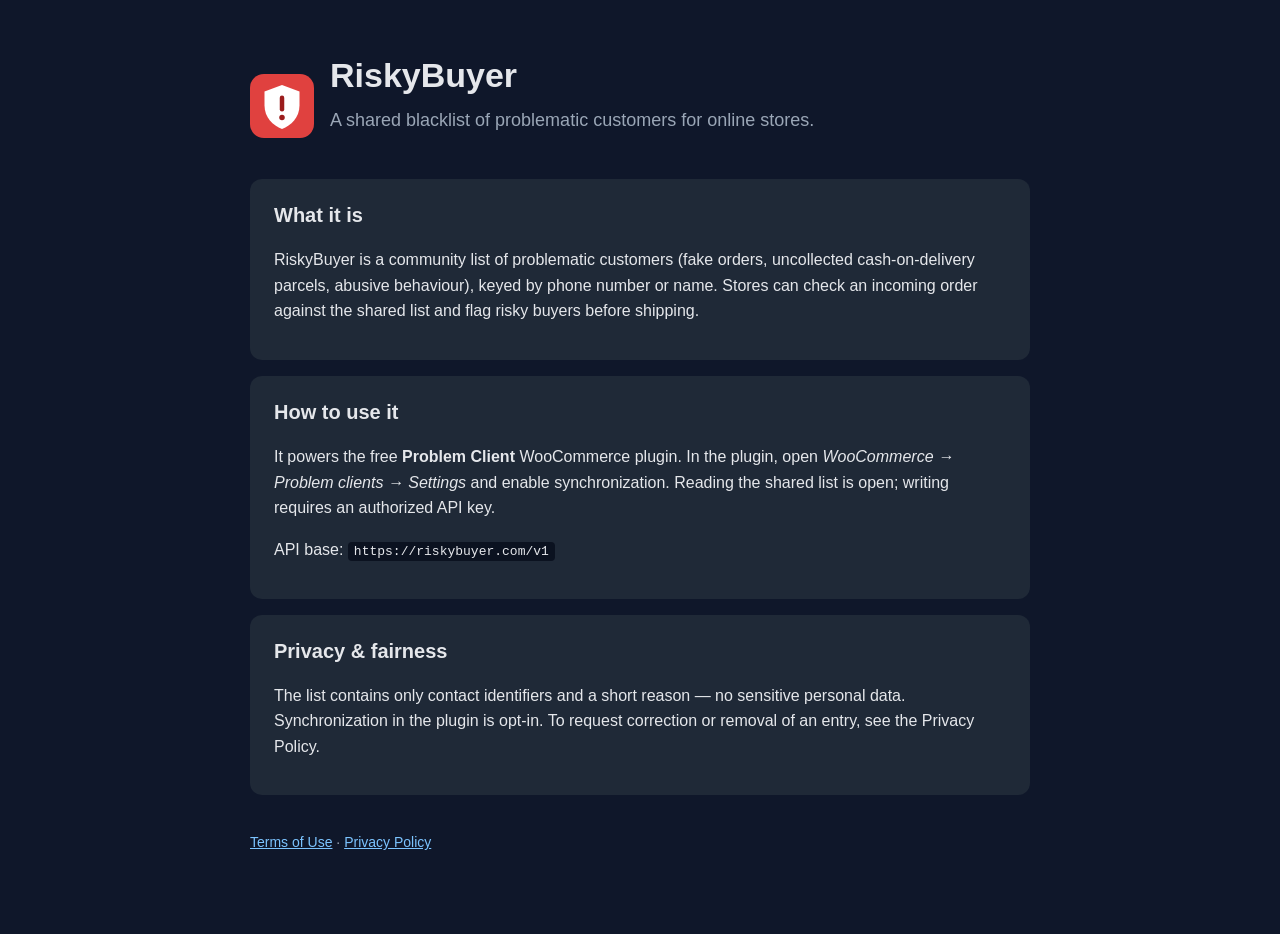
==== server/app/static/index.html @ dea38c6a "Phase 2: RiskyBuyer FastAPI server code + site + .distignore - server/: FastAPI app (open read GET /" ====
<!doctype html>
<html lang="en">
<head>
<meta charset="utf-8">
<meta name="viewport" content="width=device-width, initial-scale=1">
<title>RiskyBuyer — shared blacklist for online stores</title>
<style>
  :root { --bg:#0f172a; --card:#1f2937; --red:#e0413f; --muted:#9aa6b6; }
  * { box-sizing:border-box; }
  body { margin:0; font-family:-apple-system,Segoe UI,Roboto,Helvetica,Arial,sans-serif; background:var(--bg); color:#e5e7eb; line-height:1.6; }
  .wrap { max-width:820px; margin:0 auto; padding:48px 20px 80px; }
  header { display:flex; align-items:center; gap:16px; margin-bottom:8px; }
  .logo { width:64px; height:64px; flex:0 0 auto; }
  h1 { font-size:34px; margin:0; }
  .lead { color:var(--muted); font-size:18px; margin:4px 0 28px; }
  .card { background:var(--card); border-radius:12px; padding:20px 24px; margin:16px 0; }
  h2 { margin:0 0 8px; font-size:20px; }
  code { background:#0b1220; padding:2px 6px; border-radius:4px; }
  a { color:#7cc4ff; }
  footer { margin-top:36px; color:var(--muted); font-size:14px; }
</style>
</head>
<body>
<div class="wrap">
  <header>
    <svg class="logo" viewBox="0 0 256 256" xmlns="http://www.w3.org/2000/svg">
      <rect width="256" height="256" rx="56" fill="#e0413f"/>
      <path d="M128 44 L198 70 V126 C198 174 164 206 128 220 C92 206 58 174 58 126 V70 Z" fill="#fff"/>
      <rect x="119" y="86" width="18" height="64" rx="9" fill="#9b1c1c"/>
      <circle cx="128" cy="174" r="11" fill="#9b1c1c"/>
    </svg>
    <div>
      <h1>RiskyBuyer</h1>
      <div class="lead">A shared blacklist of problematic customers for online stores.</div>
    </div>
  </header>

  <div class="card">
    <h2>What it is</h2>
    <p>RiskyBuyer is a community list of problematic customers (fake orders,
    uncollected cash-on-delivery parcels, abusive behaviour), keyed by phone
    number or name. Stores can check an incoming order against the shared list
    and flag risky buyers before shipping.</p>
  </div>

  <div class="card">
    <h2>How to use it</h2>
    <p>It powers the free <strong>Problem Client</strong> WooCommerce plugin.
    In the plugin, open <em>WooCommerce → Problem clients → Settings</em> and
    enable synchronization. Reading the shared list is open; writing requires an
    authorized API key.</p>
    <p>API base: <code>https://riskybuyer.com/v1</code></p>
  </div>

  <div class="card">
    <h2>Privacy &amp; fairness</h2>
    <p>The list contains only contact identifiers and a short reason — no
    sensitive personal data. Synchronization in the plugin is opt-in. To request
    correction or removal of an entry, see the Privacy Policy.</p>
  </div>

  <footer>
    <a href="/terms">Terms of Use</a> · <a href="/privacy">Privacy Policy</a>
  </footer>
</div>
</body>
</html>
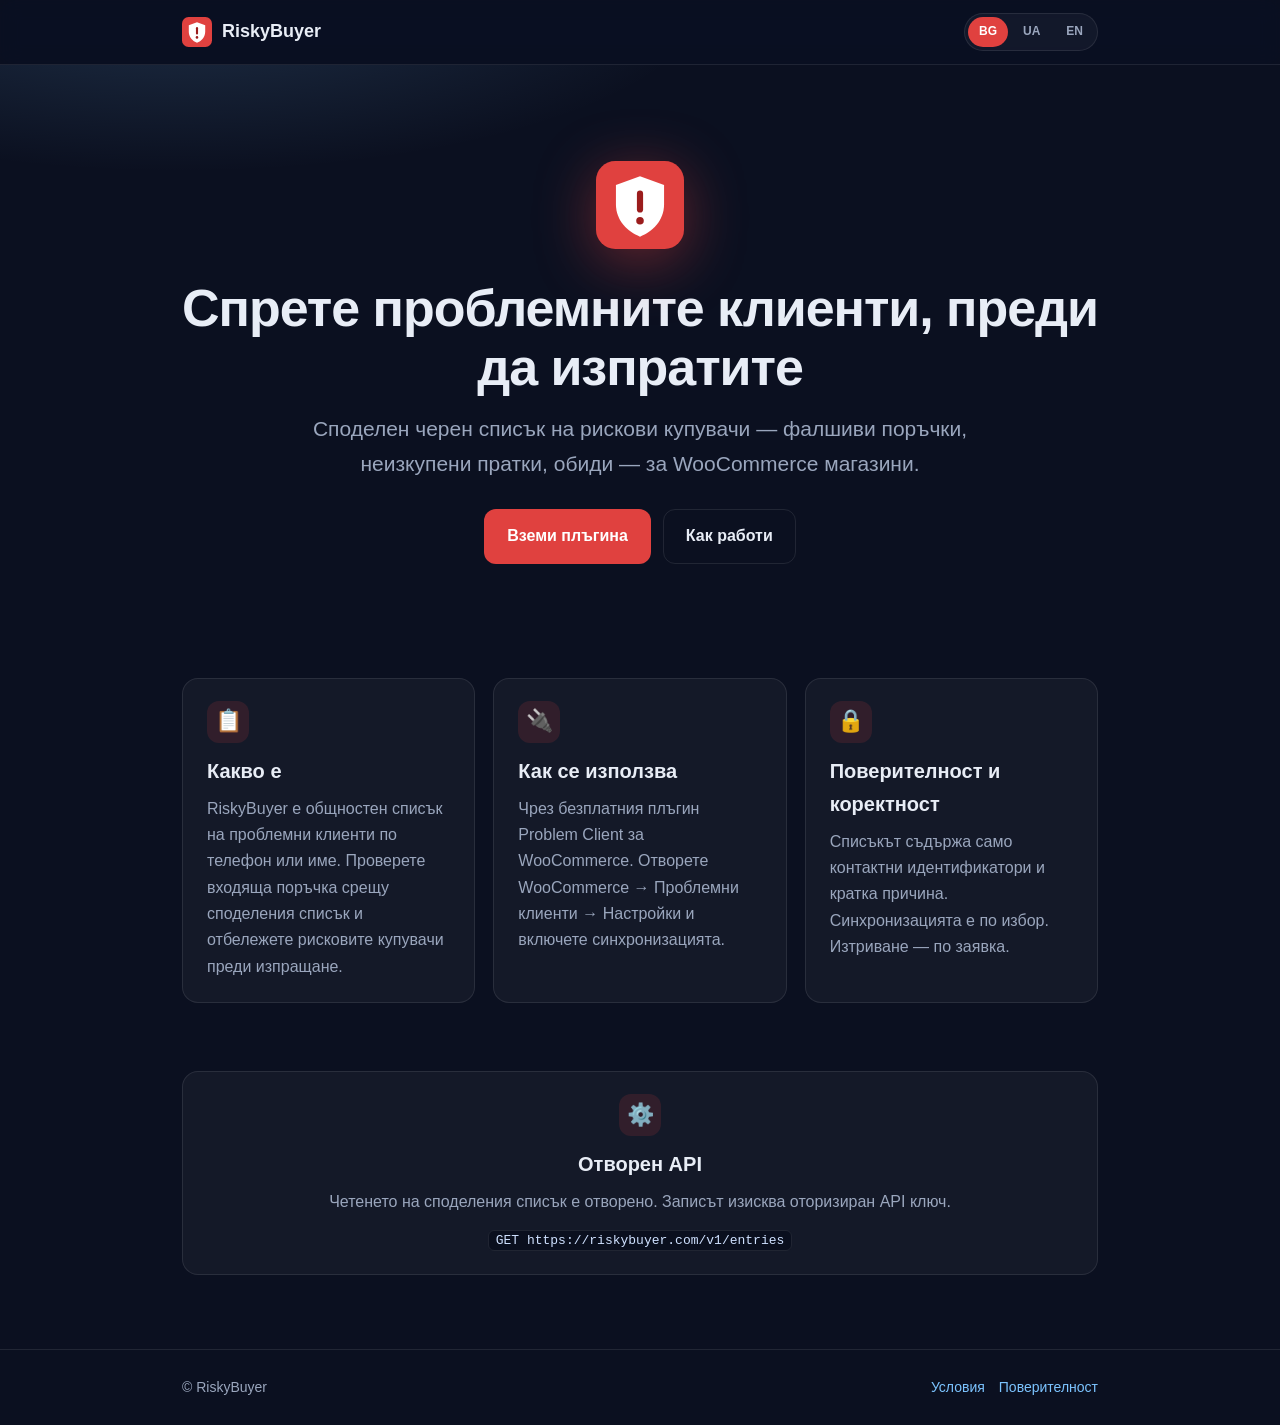
==== commit 05f59f88: "Site: tri-lingual (bg/ua/en, bg default) landing with modern animated design Client-side i18n with a" ====
--- a/server/app/static/index.html
+++ b/server/app/static/index.html
@@ -1,67 +1,159 @@
 <!doctype html>
-<html lang="en">
+<html lang="bg">
 <head>
 <meta charset="utf-8">
 <meta name="viewport" content="width=device-width, initial-scale=1">
-<title>RiskyBuyer — shared blacklist for online stores</title>
+<title>RiskyBuyer</title>
 <style>
-  :root { --bg:#0f172a; --card:#1f2937; --red:#e0413f; --muted:#9aa6b6; }
-  * { box-sizing:border-box; }
-  body { margin:0; font-family:-apple-system,Segoe UI,Roboto,Helvetica,Arial,sans-serif; background:var(--bg); color:#e5e7eb; line-height:1.6; }
-  .wrap { max-width:820px; margin:0 auto; padding:48px 20px 80px; }
-  header { display:flex; align-items:center; gap:16px; margin-bottom:8px; }
-  .logo { width:64px; height:64px; flex:0 0 auto; }
-  h1 { font-size:34px; margin:0; }
-  .lead { color:var(--muted); font-size:18px; margin:4px 0 28px; }
-  .card { background:var(--card); border-radius:12px; padding:20px 24px; margin:16px 0; }
-  h2 { margin:0 0 8px; font-size:20px; }
-  code { background:#0b1220; padding:2px 6px; border-radius:4px; }
-  a { color:#7cc4ff; }
-  footer { margin-top:36px; color:var(--muted); font-size:14px; }
+  :root{
+    --bg:#0b1020; --bg2:#0f172a; --card:rgba(255,255,255,.04); --line:rgba(255,255,255,.09);
+    --red:#e0413f; --red2:#9b1c1c; --text:#e8edf6; --muted:#9aa6bd; --accent:#7cc4ff;
+  }
+  *{box-sizing:border-box}
+  html{scroll-behavior:smooth}
+  body{margin:0;background:var(--bg);color:var(--text);font-family:-apple-system,Segoe UI,Roboto,Helvetica,Arial,sans-serif;line-height:1.65;-webkit-font-smoothing:antialiased}
+  a{color:var(--accent);text-decoration:none}
+  .wrap{max-width:960px;margin:0 auto;padding:0 22px}
+
+  /* header */
+  header{position:sticky;top:0;z-index:20;backdrop-filter:saturate(140%) blur(10px);background:rgba(11,16,32,.6);border-bottom:1px solid var(--line)}
+  .bar{display:flex;align-items:center;gap:14px;height:64px}
+  .brand{display:flex;align-items:center;gap:10px;font-weight:800;font-size:18px}
+  .brand svg{width:30px;height:30px}
+  .spacer{flex:1}
+  .langs{display:flex;gap:4px;background:var(--card);border:1px solid var(--line);border-radius:999px;padding:3px}
+  .langs button{all:unset;cursor:pointer;font-size:12px;font-weight:700;color:var(--muted);padding:5px 11px;border-radius:999px;transition:.2s}
+  .langs button.active{background:var(--red);color:#fff}
+  .langs button:hover{color:#fff}
+
+  /* hero */
+  .hero{position:relative;overflow:hidden;padding:96px 0 80px;text-align:center}
+  .hero::before{content:"";position:absolute;inset:-40% -10% auto -10%;height:520px;
+    background:radial-gradient(60% 60% at 50% 0,rgba(224,65,63,.35),transparent 70%),
+               radial-gradient(50% 50% at 20% 30%,rgba(124,196,255,.18),transparent 70%);
+    animation:float 12s ease-in-out infinite;z-index:0}
+  @keyframes float{0%,100%{transform:translateY(0)}50%{transform:translateY(26px)}}
+  .hero .wrap{position:relative;z-index:1}
+  .shield{width:88px;height:88px;margin:0 auto 22px;filter:drop-shadow(0 12px 30px rgba(224,65,63,.45));animation:pop .7s cubic-bezier(.2,.8,.2,1) both}
+  @keyframes pop{from{transform:scale(.6);opacity:0}to{transform:scale(1);opacity:1}}
+  h1{font-size:clamp(30px,5vw,52px);line-height:1.12;margin:0 0 16px;font-weight:850;letter-spacing:-.02em}
+  .lead{font-size:clamp(16px,2.2vw,21px);color:var(--muted);max-width:680px;margin:0 auto 28px}
+  .cta{display:inline-flex;gap:12px;flex-wrap:wrap;justify-content:center}
+  .btn{display:inline-block;padding:13px 22px;border-radius:12px;font-weight:700;transition:.2s;border:1px solid transparent}
+  .btn.primary{background:var(--red);color:#fff}
+  .btn.primary:hover{background:#ef5350;transform:translateY(-2px)}
+  .btn.ghost{border-color:var(--line);color:var(--text)}
+  .btn.ghost:hover{border-color:var(--accent);transform:translateY(-2px)}
+
+  /* sections */
+  section.block{padding:34px 0}
+  .grid{display:grid;grid-template-columns:repeat(auto-fit,minmax(250px,1fr));gap:18px}
+  .card{background:var(--card);border:1px solid var(--line);border-radius:16px;padding:22px 24px;
+    opacity:0;transform:translateY(26px);transition:opacity .6s ease,transform .6s ease}
+  .card.in{opacity:1;transform:none}
+  .card h2{margin:0 0 8px;font-size:20px}
+  .card p{margin:0;color:var(--muted)}
+  .ic{width:42px;height:42px;border-radius:12px;display:grid;place-items:center;background:rgba(224,65,63,.14);margin-bottom:12px;font-size:22px}
+  code{background:#0a0f1e;border:1px solid var(--line);padding:2px 7px;border-radius:6px;color:#cfe1ff}
+
+  footer{border-top:1px solid var(--line);margin-top:40px;padding:26px 0;color:var(--muted);font-size:14px}
+  footer .bar2{display:flex;flex-wrap:wrap;gap:14px;align-items:center}
 </style>
 </head>
 <body>
-<div class="wrap">
-  <header>
-    <svg class="logo" viewBox="0 0 256 256" xmlns="http://www.w3.org/2000/svg">
-      <rect width="256" height="256" rx="56" fill="#e0413f"/>
-      <path d="M128 44 L198 70 V126 C198 174 164 206 128 220 C92 206 58 174 58 126 V70 Z" fill="#fff"/>
-      <rect x="119" y="86" width="18" height="64" rx="9" fill="#9b1c1c"/>
-      <circle cx="128" cy="174" r="11" fill="#9b1c1c"/>
-    </svg>
-    <div>
-      <h1>RiskyBuyer</h1>
-      <div class="lead">A shared blacklist of problematic customers for online stores.</div>
+<header>
+  <div class="wrap bar">
+    <div class="brand">
+      <svg viewBox="0 0 256 256" xmlns="http://www.w3.org/2000/svg"><rect width="256" height="256" rx="56" fill="#e0413f"/><path d="M128 44 L198 70 V126 C198 174 164 206 128 220 C92 206 58 174 58 126 V70 Z" fill="#fff"/><rect x="119" y="86" width="18" height="64" rx="9" fill="#9b1c1c"/><circle cx="128" cy="174" r="11" fill="#9b1c1c"/></svg>
+      RiskyBuyer
     </div>
-  </header>
+    <div class="spacer"></div>
+    <div class="langs" id="langs">
+      <button data-lang="bg">BG</button>
+      <button data-lang="ua">UA</button>
+      <button data-lang="en">EN</button>
+    </div>
+  </div>
+</header>
 
-  <div class="card">
-    <h2>What it is</h2>
-    <p>RiskyBuyer is a community list of problematic customers (fake orders,
-    uncollected cash-on-delivery parcels, abusive behaviour), keyed by phone
-    number or name. Stores can check an incoming order against the shared list
-    and flag risky buyers before shipping.</p>
+<div class="hero">
+  <div class="wrap">
+    <svg class="shield" viewBox="0 0 256 256" xmlns="http://www.w3.org/2000/svg"><rect width="256" height="256" rx="56" fill="#e0413f"/><path d="M128 44 L198 70 V126 C198 174 164 206 128 220 C92 206 58 174 58 126 V70 Z" fill="#fff"/><rect x="119" y="86" width="18" height="64" rx="9" fill="#9b1c1c"/><circle cx="128" cy="174" r="11" fill="#9b1c1c"/></svg>
+    <h1 data-i18n="hero_title"></h1>
+    <p class="lead" data-i18n="hero_lead"></p>
+    <div class="cta">
+      <a class="btn primary" href="https://github.com/dangoriaynov/problem-client" data-i18n="cta_plugin"></a>
+      <a class="btn ghost" href="#how" data-i18n="cta_how"></a>
+    </div>
   </div>
+</div>
 
-  <div class="card">
-    <h2>How to use it</h2>
-    <p>It powers the free <strong>Problem Client</strong> WooCommerce plugin.
-    In the plugin, open <em>WooCommerce → Problem clients → Settings</em> and
-    enable synchronization. Reading the shared list is open; writing requires an
-    authorized API key.</p>
-    <p>API base: <code>https://riskybuyer.com/v1</code></p>
+<section class="block"><div class="wrap grid">
+  <div class="card"><div class="ic">📋</div><h2 data-i18n="s1_t"></h2><p data-i18n="s1_b"></p></div>
+  <div class="card" id="how"><div class="ic">🔌</div><h2 data-i18n="s2_t"></h2><p data-i18n="s2_b"></p></div>
+  <div class="card"><div class="ic">🔒</div><h2 data-i18n="s3_t"></h2><p data-i18n="s3_b"></p></div>
+</div></section>
+
+<section class="block"><div class="wrap">
+  <div class="card" style="text-align:center"><div class="ic" style="margin:0 auto 12px">⚙️</div>
+    <h2 data-i18n="api_t"></h2>
+    <p data-i18n="api_b"></p>
+    <p style="margin-top:10px"><code>GET https://riskybuyer.com/v1/entries</code></p>
   </div>
+</div></section>
 
-  <div class="card">
-    <h2>Privacy &amp; fairness</h2>
-    <p>The list contains only contact identifiers and a short reason — no
-    sensitive personal data. Synchronization in the plugin is opt-in. To request
-    correction or removal of an entry, see the Privacy Policy.</p>
-  </div>
+<footer><div class="wrap bar2">
+  <span>© RiskyBuyer</span><span class="spacer" style="flex:1"></span>
+  <a href="/terms" data-i18n="f_terms"></a><a href="/privacy" data-i18n="f_privacy"></a>
+</div></footer>
 
-  <footer>
-    <a href="/terms">Terms of Use</a> · <a href="/privacy">Privacy Policy</a>
-  </footer>
-</div>
+<script>
+const I18N = {
+  bg:{
+    hero_title:"Спрете проблемните клиенти, преди да изпратите",
+    hero_lead:"Споделен черен списък на рискови купувачи — фалшиви поръчки, неизкупени пратки, обиди — за WooCommerce магазини.",
+    cta_plugin:"Вземи плъгина", cta_how:"Как работи",
+    s1_t:"Какво е", s1_b:"RiskyBuyer е общностен списък на проблемни клиенти по телефон или име. Проверете входяща поръчка срещу споделения списък и отбележете рисковите купувачи преди изпращане.",
+    s2_t:"Как се използва", s2_b:"Чрез безплатния плъгин Problem Client за WooCommerce. Отворете WooCommerce → Проблемни клиенти → Настройки и включете синхронизацията.",
+    s3_t:"Поверителност и коректност", s3_b:"Списъкът съдържа само контактни идентификатори и кратка причина. Синхронизацията е по избор. Изтриване — по заявка.",
+    api_t:"Отворен API", api_b:"Четенето на споделения списък е отворено. Записът изисква оторизиран API ключ.",
+    f_terms:"Условия", f_privacy:"Поверителност"
+  },
+  ua:{
+    hero_title:"Зупиніть проблемних клієнтів до відправлення",
+    hero_lead:"Спільний чорний список ризикових покупців — фейкові замовлення, невикуплені посилки, образи — для WooCommerce-магазинів.",
+    cta_plugin:"Отримати плагін", cta_how:"Як це працює",
+    s1_t:"Що це", s1_b:"RiskyBuyer — спільнотний список проблемних клієнтів за телефоном або іменем. Перевіряйте вхідне замовлення проти спільного списку й позначайте ризикових покупців до відправлення.",
+    s2_t:"Як користуватися", s2_b:"Через безкоштовний плагін Problem Client для WooCommerce. Відкрийте WooCommerce → Проблемні клієнти → Налаштування та увімкніть синхронізацію.",
+    s3_t:"Приватність і чесність", s3_b:"Список містить лише контактні ідентифікатори та коротку причину. Синхронізація — за бажанням. Видалення — за запитом.",
+    api_t:"Відкритий API", api_b:"Читання спільного списку відкрите. Запис потребує авторизованого API-ключа.",
+    f_terms:"Умови", f_privacy:"Приватність"
+  },
+  en:{
+    hero_title:"Stop problem customers before you ship",
+    hero_lead:"A shared blacklist of risky buyers — fake orders, uncollected COD parcels, abusive behaviour — for WooCommerce stores.",
+    cta_plugin:"Get the plugin", cta_how:"How it works",
+    s1_t:"What it is", s1_b:"RiskyBuyer is a community list of problematic customers, keyed by phone or name. Check an incoming order against the shared list and flag risky buyers before shipping.",
+    s2_t:"How to use it", s2_b:"Through the free Problem Client plugin for WooCommerce. Open WooCommerce → Problem clients → Settings and enable synchronization.",
+    s3_t:"Privacy & fairness", s3_b:"The list holds only contact identifiers and a short reason. Synchronization is opt-in. Removal on request.",
+    api_t:"Open API", api_b:"Reading the shared list is open. Writing requires an authorized API key.",
+    f_terms:"Terms", f_privacy:"Privacy"
+  }
+};
+function setLang(l){
+  if(!I18N[l]) l="bg";
+  document.documentElement.lang = l==="ua"?"uk":l;
+  document.querySelectorAll("[data-i18n]").forEach(el=>{ const k=el.getAttribute("data-i18n"); if(I18N[l][k]!=null) el.textContent=I18N[l][k]; });
+  document.querySelectorAll("#langs button").forEach(b=>b.classList.toggle("active", b.dataset.lang===l));
+  try{ localStorage.setItem("rb_lang", l); }catch(e){}
+}
+document.getElementById("langs").addEventListener("click",e=>{ const b=e.target.closest("button"); if(b) setLang(b.dataset.lang); });
+let saved="bg"; try{ saved=localStorage.getItem("rb_lang")||"bg"; }catch(e){}
+setLang(saved);
+
+// slide-in on scroll
+const io=new IntersectionObserver(es=>es.forEach(en=>{ if(en.isIntersecting){ en.target.classList.add("in"); io.unobserve(en.target);} }),{threshold:.15});
+document.querySelectorAll(".card").forEach((c,i)=>{ c.style.transitionDelay=(i%3*90)+"ms"; io.observe(c); });
+</script>
 </body>
 </html>
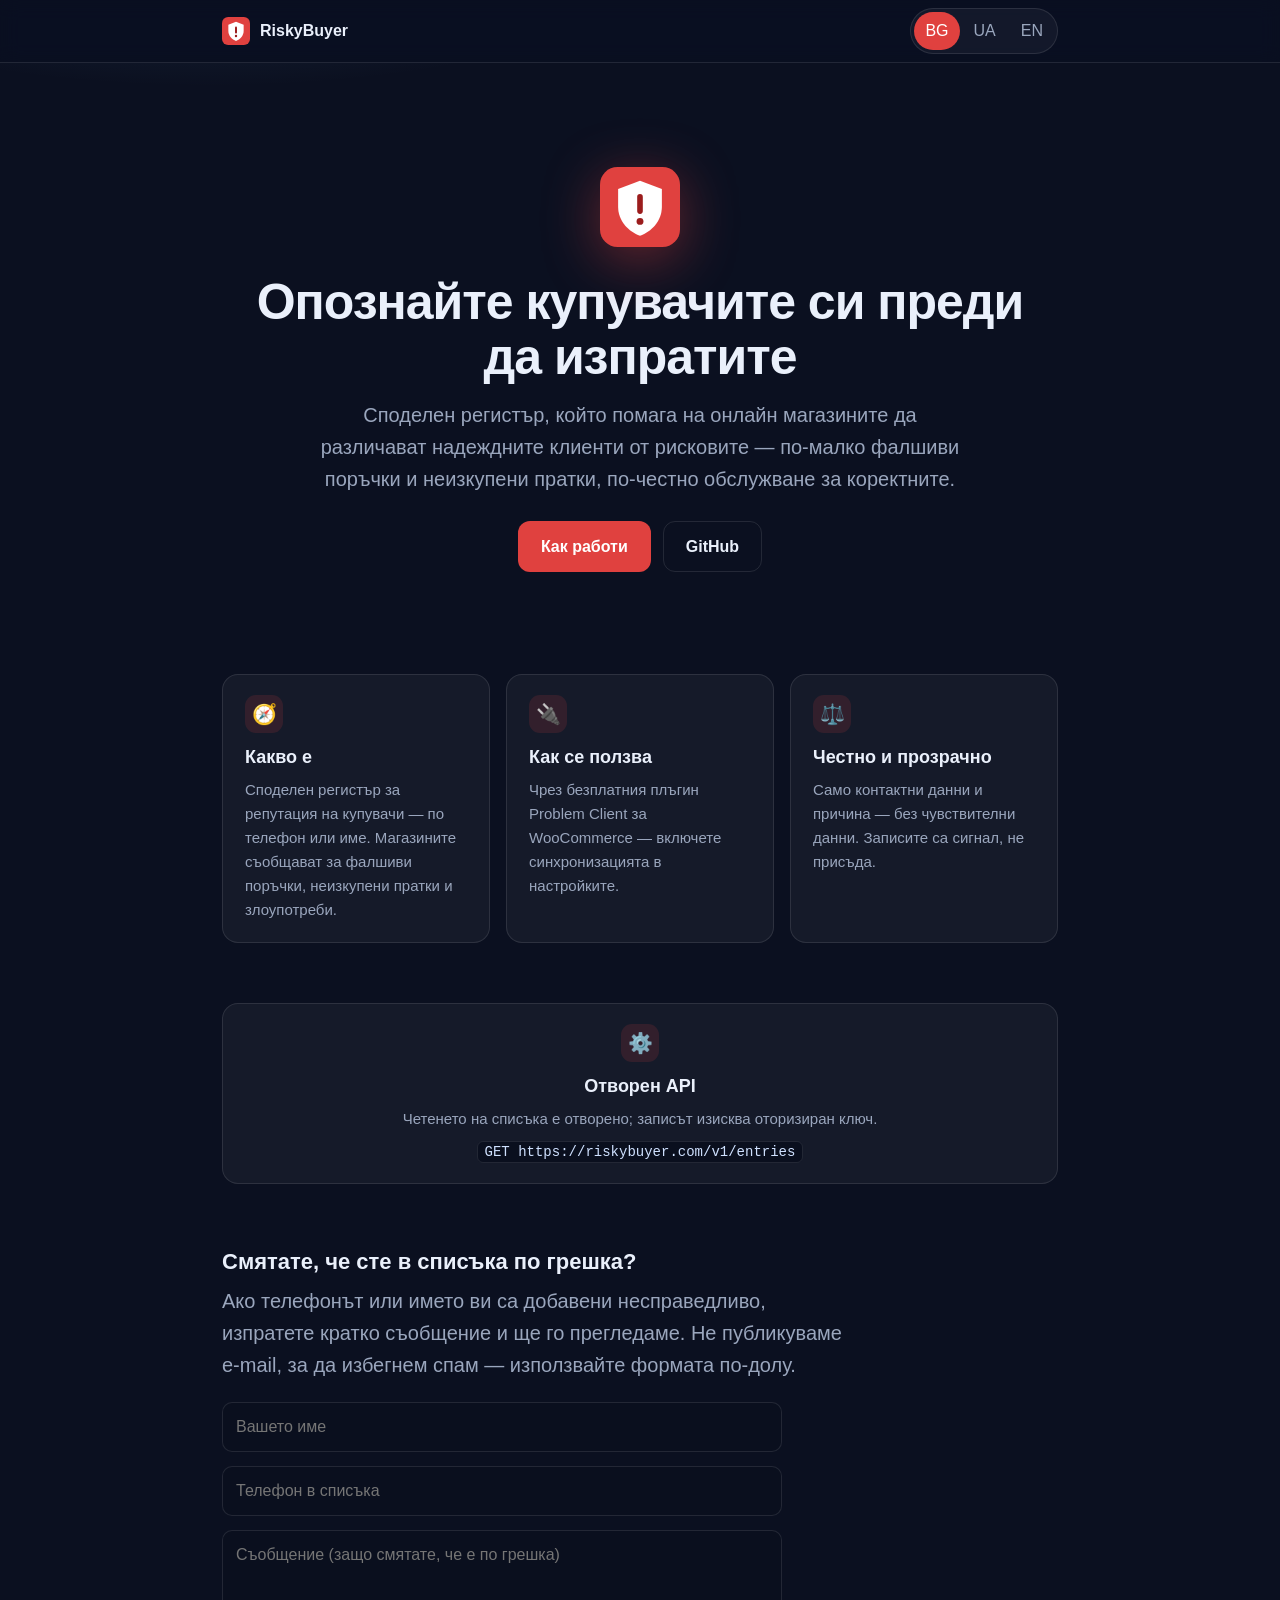
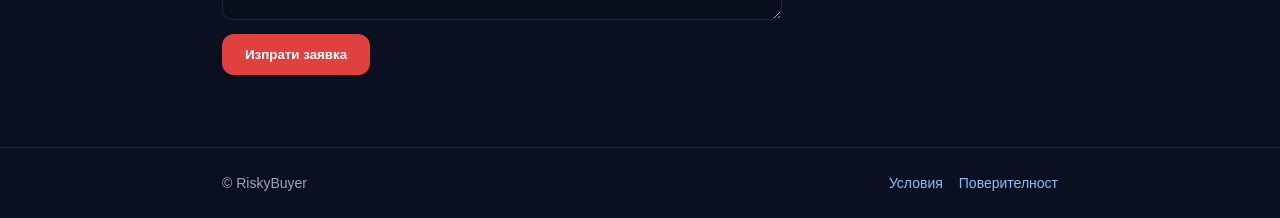
==== commit 9f79f993: "Site: reframed concise landing + appeal form; tri-lingual Terms/Privacy - Landing reframed as a buye" ====
--- a/server/app/static/index.html
+++ b/server/app/static/index.html
@@ -5,155 +5,134 @@
 <meta name="viewport" content="width=device-width, initial-scale=1">
 <title>RiskyBuyer</title>
 <style>
-  :root{
-    --bg:#0b1020; --bg2:#0f172a; --card:rgba(255,255,255,.04); --line:rgba(255,255,255,.09);
-    --red:#e0413f; --red2:#9b1c1c; --text:#e8edf6; --muted:#9aa6bd; --accent:#7cc4ff;
-  }
-  *{box-sizing:border-box}
-  html{scroll-behavior:smooth}
-  body{margin:0;background:var(--bg);color:var(--text);font-family:-apple-system,Segoe UI,Roboto,Helvetica,Arial,sans-serif;line-height:1.65;-webkit-font-smoothing:antialiased}
+  :root{--bg:#0b1020;--card:rgba(255,255,255,.045);--line:rgba(255,255,255,.10);--red:#e0413f;--text:#eaf0fb;--muted:#9aa6bd;--accent:#7cc4ff}
+  *{box-sizing:border-box}html{scroll-behavior:smooth}
+  body{margin:0;background:var(--bg);color:var(--text);font:16px/1.6 -apple-system,Segoe UI,Roboto,Helvetica,Arial,sans-serif;-webkit-font-smoothing:antialiased}
   a{color:var(--accent);text-decoration:none}
-  .wrap{max-width:960px;margin:0 auto;padding:0 22px}
-
-  /* header */
-  header{position:sticky;top:0;z-index:20;backdrop-filter:saturate(140%) blur(10px);background:rgba(11,16,32,.6);border-bottom:1px solid var(--line)}
-  .bar{display:flex;align-items:center;gap:14px;height:64px}
-  .brand{display:flex;align-items:center;gap:10px;font-weight:800;font-size:18px}
-  .brand svg{width:30px;height:30px}
-  .spacer{flex:1}
-  .langs{display:flex;gap:4px;background:var(--card);border:1px solid var(--line);border-radius:999px;padding:3px}
-  .langs button{all:unset;cursor:pointer;font-size:12px;font-weight:700;color:var(--muted);padding:5px 11px;border-radius:999px;transition:.2s}
-  .langs button.active{background:var(--red);color:#fff}
-  .langs button:hover{color:#fff}
-
-  /* hero */
-  .hero{position:relative;overflow:hidden;padding:96px 0 80px;text-align:center}
-  .hero::before{content:"";position:absolute;inset:-40% -10% auto -10%;height:520px;
-    background:radial-gradient(60% 60% at 50% 0,rgba(224,65,63,.35),transparent 70%),
-               radial-gradient(50% 50% at 20% 30%,rgba(124,196,255,.18),transparent 70%);
-    animation:float 12s ease-in-out infinite;z-index:0}
-  @keyframes float{0%,100%{transform:translateY(0)}50%{transform:translateY(26px)}}
-  .hero .wrap{position:relative;z-index:1}
-  .shield{width:88px;height:88px;margin:0 auto 22px;filter:drop-shadow(0 12px 30px rgba(224,65,63,.45));animation:pop .7s cubic-bezier(.2,.8,.2,1) both}
-  @keyframes pop{from{transform:scale(.6);opacity:0}to{transform:scale(1);opacity:1}}
-  h1{font-size:clamp(30px,5vw,52px);line-height:1.12;margin:0 0 16px;font-weight:850;letter-spacing:-.02em}
-  .lead{font-size:clamp(16px,2.2vw,21px);color:var(--muted);max-width:680px;margin:0 auto 28px}
-  .cta{display:inline-flex;gap:12px;flex-wrap:wrap;justify-content:center}
-  .btn{display:inline-block;padding:13px 22px;border-radius:12px;font-weight:700;transition:.2s;border:1px solid transparent}
-  .btn.primary{background:var(--red);color:#fff}
-  .btn.primary:hover{background:#ef5350;transform:translateY(-2px)}
-  .btn.ghost{border-color:var(--line);color:var(--text)}
-  .btn.ghost:hover{border-color:var(--accent);transform:translateY(-2px)}
-
-  /* sections */
-  section.block{padding:34px 0}
-  .grid{display:grid;grid-template-columns:repeat(auto-fit,minmax(250px,1fr));gap:18px}
-  .card{background:var(--card);border:1px solid var(--line);border-radius:16px;padding:22px 24px;
-    opacity:0;transform:translateY(26px);transition:opacity .6s ease,transform .6s ease}
+  .wrap{max-width:880px;margin:0 auto;padding:0 22px}
+  header{position:sticky;top:0;z-index:20;backdrop-filter:saturate(140%) blur(10px);background:rgba(11,16,32,.62);border-bottom:1px solid var(--line)}
+  .bar{display:flex;align-items:center;height:62px;gap:12px}
+  .brand{display:flex;align-items:center;gap:10px;font-weight:800}
+  .brand svg{width:28px;height:28px}.sp{flex:1}
+  .langs{display:flex;gap:3px;background:var(--card);border:1px solid var(--line);border-radius:999px;padding:3px}
+  .langs button{all:unset;cursor:pointer;font:700 12px/1 inherit;color:var(--muted);padding:6px 11px;border-radius:999px;transition:.2s}
+  .langs button.active{background:var(--red);color:#fff}.langs button:hover{color:#fff}
+  .hero{position:relative;overflow:hidden;padding:104px 0 72px;text-align:center}
+  .hero::before{content:"";position:absolute;inset:-45% -10% auto -10%;height:480px;background:radial-gradient(60% 60% at 50% 0,rgba(224,65,63,.32),transparent 70%),radial-gradient(45% 45% at 22% 28%,rgba(124,196,255,.16),transparent 70%);animation:fl 12s ease-in-out infinite}
+  @keyframes fl{0%,100%{transform:translateY(0)}50%{transform:translateY(24px)}}
+  .hero .wrap{position:relative}
+  .shield{width:80px;height:80px;margin:0 auto 20px;filter:drop-shadow(0 12px 28px rgba(224,65,63,.45));animation:pop .7s cubic-bezier(.2,.8,.2,1) both}
+  @keyframes pop{from{transform:scale(.6);opacity:0}to{transform:none;opacity:1}}
+  h1{font-size:clamp(30px,5.2vw,50px);line-height:1.1;margin:0 0 14px;font-weight:850;letter-spacing:-.02em}
+  .lead{font-size:clamp(16px,2.1vw,20px);color:var(--muted);max-width:640px;margin:0 auto 26px}
+  .cta{display:flex;gap:12px;flex-wrap:wrap;justify-content:center}
+  .btn{padding:12px 22px;border-radius:12px;font-weight:700;border:1px solid transparent;transition:.2s;cursor:pointer}
+  .btn.primary{background:var(--red);color:#fff}.btn.primary:hover{background:#ef5350;transform:translateY(-2px)}
+  .btn.ghost{border-color:var(--line);color:var(--text)}.btn.ghost:hover{border-color:var(--accent);transform:translateY(-2px)}
+  section{padding:30px 0}
+  .grid{display:grid;grid-template-columns:repeat(auto-fit,minmax(230px,1fr));gap:16px}
+  .card{background:var(--card);border:1px solid var(--line);border-radius:16px;padding:20px 22px;opacity:0;transform:translateY(24px);transition:.55s}
   .card.in{opacity:1;transform:none}
-  .card h2{margin:0 0 8px;font-size:20px}
-  .card p{margin:0;color:var(--muted)}
-  .ic{width:42px;height:42px;border-radius:12px;display:grid;place-items:center;background:rgba(224,65,63,.14);margin-bottom:12px;font-size:22px}
-  code{background:#0a0f1e;border:1px solid var(--line);padding:2px 7px;border-radius:6px;color:#cfe1ff}
-
-  footer{border-top:1px solid var(--line);margin-top:40px;padding:26px 0;color:var(--muted);font-size:14px}
-  footer .bar2{display:flex;flex-wrap:wrap;gap:14px;align-items:center}
+  .card h2{margin:0 0 6px;font-size:18px}.card p{margin:0;color:var(--muted);font-size:15px}
+  .ic{width:38px;height:38px;border-radius:11px;display:grid;place-items:center;background:rgba(224,65,63,.14);margin-bottom:10px;font-size:20px}
+  code{background:#0a0f1e;border:1px solid var(--line);padding:2px 7px;border-radius:6px;color:#cfe1ff;font-size:14px}
+  h2.sec{font-size:22px;margin:0 0 6px}
+  .appeal{max-width:560px}
+  .appeal input,.appeal textarea{width:100%;margin:7px 0;padding:11px 13px;border-radius:10px;border:1px solid var(--line);background:#0a0f1e;color:var(--text);font:inherit}
+  .appeal textarea{min-height:90px;resize:vertical}
+  .hp{position:absolute!important;left:-9999px!important;width:1px;height:1px;overflow:hidden}
+  #ap-status{display:block;margin-top:8px;font-size:14px}
+  footer{border-top:1px solid var(--line);margin-top:34px;padding:24px 0;color:var(--muted);font-size:14px}
+  .frow{display:flex;flex-wrap:wrap;gap:16px;align-items:center}
 </style>
 </head>
 <body>
-<header>
-  <div class="wrap bar">
-    <div class="brand">
-      <svg viewBox="0 0 256 256" xmlns="http://www.w3.org/2000/svg"><rect width="256" height="256" rx="56" fill="#e0413f"/><path d="M128 44 L198 70 V126 C198 174 164 206 128 220 C92 206 58 174 58 126 V70 Z" fill="#fff"/><rect x="119" y="86" width="18" height="64" rx="9" fill="#9b1c1c"/><circle cx="128" cy="174" r="11" fill="#9b1c1c"/></svg>
-      RiskyBuyer
-    </div>
-    <div class="spacer"></div>
-    <div class="langs" id="langs">
-      <button data-lang="bg">BG</button>
-      <button data-lang="ua">UA</button>
-      <button data-lang="en">EN</button>
-    </div>
-  </div>
-</header>
+<header><div class="wrap bar">
+  <span class="brand"><svg viewBox="0 0 256 256" xmlns="http://www.w3.org/2000/svg"><rect width="256" height="256" rx="56" fill="#e0413f"/><path d="M128 44 L198 70 V126 C198 174 164 206 128 220 C92 206 58 174 58 126 V70 Z" fill="#fff"/><rect x="119" y="86" width="18" height="64" rx="9" fill="#9b1c1c"/><circle cx="128" cy="174" r="11" fill="#9b1c1c"/></svg>RiskyBuyer</span>
+  <span class="sp"></span>
+  <span class="langs" id="langs"><button data-lang="bg">BG</button><button data-lang="ua">UA</button><button data-lang="en">EN</button></span>
+</div></header>
 
-<div class="hero">
-  <div class="wrap">
-    <svg class="shield" viewBox="0 0 256 256" xmlns="http://www.w3.org/2000/svg"><rect width="256" height="256" rx="56" fill="#e0413f"/><path d="M128 44 L198 70 V126 C198 174 164 206 128 220 C92 206 58 174 58 126 V70 Z" fill="#fff"/><rect x="119" y="86" width="18" height="64" rx="9" fill="#9b1c1c"/><circle cx="128" cy="174" r="11" fill="#9b1c1c"/></svg>
-    <h1 data-i18n="hero_title"></h1>
-    <p class="lead" data-i18n="hero_lead"></p>
-    <div class="cta">
-      <a class="btn primary" href="https://github.com/dangoriaynov/problem-client" data-i18n="cta_plugin"></a>
-      <a class="btn ghost" href="#how" data-i18n="cta_how"></a>
-    </div>
-  </div>
-</div>
+<div class="hero"><div class="wrap">
+  <svg class="shield" viewBox="0 0 256 256" xmlns="http://www.w3.org/2000/svg"><rect width="256" height="256" rx="56" fill="#e0413f"/><path d="M128 44 L198 70 V126 C198 174 164 206 128 220 C92 206 58 174 58 126 V70 Z" fill="#fff"/><rect x="119" y="86" width="18" height="64" rx="9" fill="#9b1c1c"/><circle cx="128" cy="174" r="11" fill="#9b1c1c"/></svg>
+  <h1 data-i18n="h1"></h1>
+  <p class="lead" data-i18n="lead"></p>
+  <div class="cta"><a class="btn primary" href="#how" data-i18n="cta1"></a><a class="btn ghost" href="https://github.com/dangoriaynov/risky-buyer" data-i18n="cta2"></a></div>
+</div></div>
 
-<section class="block"><div class="wrap grid">
-  <div class="card"><div class="ic">📋</div><h2 data-i18n="s1_t"></h2><p data-i18n="s1_b"></p></div>
-  <div class="card" id="how"><div class="ic">🔌</div><h2 data-i18n="s2_t"></h2><p data-i18n="s2_b"></p></div>
-  <div class="card"><div class="ic">🔒</div><h2 data-i18n="s3_t"></h2><p data-i18n="s3_b"></p></div>
+<section id="how"><div class="wrap grid">
+  <div class="card"><div class="ic">🧭</div><h2 data-i18n="c1t"></h2><p data-i18n="c1b"></p></div>
+  <div class="card"><div class="ic">🔌</div><h2 data-i18n="c2t"></h2><p data-i18n="c2b"></p></div>
+  <div class="card"><div class="ic">⚖️</div><h2 data-i18n="c3t"></h2><p data-i18n="c3b"></p></div>
 </div></section>
 
-<section class="block"><div class="wrap">
-  <div class="card" style="text-align:center"><div class="ic" style="margin:0 auto 12px">⚙️</div>
-    <h2 data-i18n="api_t"></h2>
-    <p data-i18n="api_b"></p>
-    <p style="margin-top:10px"><code>GET https://riskybuyer.com/v1/entries</code></p>
-  </div>
+<section><div class="wrap"><div class="card" style="text-align:center"><div class="ic" style="margin:0 auto 10px">⚙️</div><h2 data-i18n="apit"></h2><p data-i18n="apib"></p><p style="margin-top:8px"><code>GET https://riskybuyer.com/v1/entries</code></p></div></div></section>
+
+<section id="appeal"><div class="wrap">
+  <h2 class="sec" data-i18n="ap_title"></h2>
+  <p class="lead" style="margin:0 0 14px;text-align:left" data-i18n="ap_intro"></p>
+  <form class="appeal" id="ap-form">
+    <input type="text" id="ap-name" data-ph="ap_name">
+    <input type="text" id="ap-phone" data-ph="ap_phone">
+    <textarea id="ap-msg" data-ph="ap_msg"></textarea>
+    <input type="text" id="ap-website" class="hp" tabindex="-1" autocomplete="off" aria-hidden="true">
+    <button type="submit" class="btn primary" data-i18n="ap_send"></button>
+    <span id="ap-status"></span>
+  </form>
 </div></section>
 
-<footer><div class="wrap bar2">
-  <span>© RiskyBuyer</span><span class="spacer" style="flex:1"></span>
-  <a href="/terms" data-i18n="f_terms"></a><a href="/privacy" data-i18n="f_privacy"></a>
-</div></footer>
+<footer><div class="wrap frow"><span>© RiskyBuyer</span><span class="sp"></span><a href="/terms" data-i18n="terms"></a><a href="/privacy" data-i18n="privacy"></a></div></footer>
 
 <script>
-const I18N = {
-  bg:{
-    hero_title:"Спрете проблемните клиенти, преди да изпратите",
-    hero_lead:"Споделен черен списък на рискови купувачи — фалшиви поръчки, неизкупени пратки, обиди — за WooCommerce магазини.",
-    cta_plugin:"Вземи плъгина", cta_how:"Как работи",
-    s1_t:"Какво е", s1_b:"RiskyBuyer е общностен списък на проблемни клиенти по телефон или име. Проверете входяща поръчка срещу споделения списък и отбележете рисковите купувачи преди изпращане.",
-    s2_t:"Как се използва", s2_b:"Чрез безплатния плъгин Problem Client за WooCommerce. Отворете WooCommerce → Проблемни клиенти → Настройки и включете синхронизацията.",
-    s3_t:"Поверителност и коректност", s3_b:"Списъкът съдържа само контактни идентификатори и кратка причина. Синхронизацията е по избор. Изтриване — по заявка.",
-    api_t:"Отворен API", api_b:"Четенето на споделения списък е отворено. Записът изисква оторизиран API ключ.",
-    f_terms:"Условия", f_privacy:"Поверителност"
-  },
-  ua:{
-    hero_title:"Зупиніть проблемних клієнтів до відправлення",
-    hero_lead:"Спільний чорний список ризикових покупців — фейкові замовлення, невикуплені посилки, образи — для WooCommerce-магазинів.",
-    cta_plugin:"Отримати плагін", cta_how:"Як це працює",
-    s1_t:"Що це", s1_b:"RiskyBuyer — спільнотний список проблемних клієнтів за телефоном або іменем. Перевіряйте вхідне замовлення проти спільного списку й позначайте ризикових покупців до відправлення.",
-    s2_t:"Як користуватися", s2_b:"Через безкоштовний плагін Problem Client для WooCommerce. Відкрийте WooCommerce → Проблемні клієнти → Налаштування та увімкніть синхронізацію.",
-    s3_t:"Приватність і чесність", s3_b:"Список містить лише контактні ідентифікатори та коротку причину. Синхронізація — за бажанням. Видалення — за запитом.",
-    api_t:"Відкритий API", api_b:"Читання спільного списку відкрите. Запис потребує авторизованого API-ключа.",
-    f_terms:"Умови", f_privacy:"Приватність"
-  },
-  en:{
-    hero_title:"Stop problem customers before you ship",
-    hero_lead:"A shared blacklist of risky buyers — fake orders, uncollected COD parcels, abusive behaviour — for WooCommerce stores.",
-    cta_plugin:"Get the plugin", cta_how:"How it works",
-    s1_t:"What it is", s1_b:"RiskyBuyer is a community list of problematic customers, keyed by phone or name. Check an incoming order against the shared list and flag risky buyers before shipping.",
-    s2_t:"How to use it", s2_b:"Through the free Problem Client plugin for WooCommerce. Open WooCommerce → Problem clients → Settings and enable synchronization.",
-    s3_t:"Privacy & fairness", s3_b:"The list holds only contact identifiers and a short reason. Synchronization is opt-in. Removal on request.",
-    api_t:"Open API", api_b:"Reading the shared list is open. Writing requires an authorized API key.",
-    f_terms:"Terms", f_privacy:"Privacy"
-  }
+const T={
+ bg:{h1:"Опознайте купувачите си преди да изпратите",lead:"Споделен регистър, който помага на онлайн магазините да различават надеждните клиенти от рисковите — по-малко фалшиви поръчки и неизкупени пратки, по-честно обслужване за коректните.",cta1:"Как работи",cta2:"GitHub",
+  c1t:"Какво е",c1b:"Споделен регистър за репутация на купувачи — по телефон или име. Магазините съобщават за фалшиви поръчки, неизкупени пратки и злоупотреби.",
+  c2t:"Как се ползва",c2b:"Чрез безплатния плъгин Problem Client за WooCommerce — включете синхронизацията в настройките.",
+  c3t:"Честно и прозрачно",c3b:"Само контактни данни и причина — без чувствителни данни. Записите са сигнал, не присъда.",
+  apit:"Отворен API",apib:"Четенето на списъка е отворено; записът изисква оторизиран ключ.",
+  ap_title:"Смятате, че сте в списъка по грешка?",ap_intro:"Ако телефонът или името ви са добавени несправедливо, изпратете кратко съобщение и ще го прегледаме. Не публикуваме e-mail, за да избегнем спам — използвайте формата по-долу.",
+  ap_name:"Вашето име",ap_phone:"Телефон в списъка",ap_msg:"Съобщение (защо смятате, че е по грешка)",ap_send:"Изпрати заявка",
+  ap_ok:"Благодарим — ще прегледаме заявката ви.",ap_err:"Грешка. Опитайте отново по-късно.",ap_empty:"Попълнете поне телефон или съобщение.",
+  terms:"Условия",privacy:"Поверителност"},
+ ua:{h1:"Знайте своїх покупців до відправлення",lead:"Спільний реєстр, який допомагає онлайн-магазинам відрізняти надійних клієнтів від ризикових — менше фейкових замовлень і невикуплених посилок, чесніший сервіс для добросовісних.",cta1:"Як це працює",cta2:"GitHub",
+  c1t:"Що це",c1b:"Спільний реєстр репутації покупців — за телефоном або іменем. Магазини повідомляють про фейкові замовлення, невикуплені посилки та зловживання.",
+  c2t:"Як користуватися",c2b:"Через безкоштовний плагін Problem Client для WooCommerce — увімкніть синхронізацію в налаштуваннях.",
+  c3t:"Чесно й прозоро",c3b:"Лише контактні дані й причина — без чутливих даних. Записи це сигнал, а не вирок.",
+  apit:"Відкритий API",apib:"Читання списку відкрите; запис потребує авторизованого ключа.",
+  ap_title:"Вважаєте, що вас внесли помилково?",ap_intro:"Якщо ваш телефон або ім'я додані несправедливо — надішліть коротке повідомлення, і ми його розглянемо. Ми не публікуємо e-mail, щоб уникнути спаму — скористайтеся формою нижче.",
+  ap_name:"Ваше ім'я",ap_phone:"Телефон у списку",ap_msg:"Повідомлення (чому вважаєте, що помилково)",ap_send:"Надіслати запит",
+  ap_ok:"Дякуємо — ми розглянемо ваш запит.",ap_err:"Помилка. Спробуйте пізніше.",ap_empty:"Вкажіть хоча б телефон або повідомлення.",
+  terms:"Умови",privacy:"Приватність"},
+ en:{h1:"Know your buyers before you ship",lead:"A shared registry that helps online stores tell trustworthy customers from risky ones — fewer fake orders and uncollected parcels, fairer service for the honest majority.",cta1:"How it works",cta2:"GitHub",
+  c1t:"What it is",c1b:"A shared registry of buyer reputation, by phone or name. Stores report fake orders, uncollected parcels, and abuse.",
+  c2t:"How to use it",c2b:"Through the free Problem Client plugin for WooCommerce — enable synchronization in its settings.",
+  c3t:"Fair & transparent",c3b:"Only contact details and a reason — no sensitive data. Entries are a signal, not a verdict.",
+  apit:"Open API",apib:"Reading the list is open; writing requires an authorized key.",
+  ap_title:"Listed by mistake?",ap_intro:"If your phone or name was added unfairly, send a short note and we'll review it. We don't publish an e-mail (to avoid spam) — please use the form below.",
+  ap_name:"Your name",ap_phone:"Phone on the list",ap_msg:"Message (why you think it's a mistake)",ap_send:"Send request",
+  ap_ok:"Thanks — we'll review your request.",ap_err:"Something went wrong. Please try again later.",ap_empty:"Please provide at least a phone or a message.",
+  terms:"Terms",privacy:"Privacy"}
 };
-function setLang(l){
-  if(!I18N[l]) l="bg";
-  document.documentElement.lang = l==="ua"?"uk":l;
-  document.querySelectorAll("[data-i18n]").forEach(el=>{ const k=el.getAttribute("data-i18n"); if(I18N[l][k]!=null) el.textContent=I18N[l][k]; });
-  document.querySelectorAll("#langs button").forEach(b=>b.classList.toggle("active", b.dataset.lang===l));
-  try{ localStorage.setItem("rb_lang", l); }catch(e){}
-}
-document.getElementById("langs").addEventListener("click",e=>{ const b=e.target.closest("button"); if(b) setLang(b.dataset.lang); });
-let saved="bg"; try{ saved=localStorage.getItem("rb_lang")||"bg"; }catch(e){}
-setLang(saved);
-
-// slide-in on scroll
-const io=new IntersectionObserver(es=>es.forEach(en=>{ if(en.isIntersecting){ en.target.classList.add("in"); io.unobserve(en.target);} }),{threshold:.15});
-document.querySelectorAll(".card").forEach((c,i)=>{ c.style.transitionDelay=(i%3*90)+"ms"; io.observe(c); });
+let LANG="bg";
+function setLang(l){if(!T[l])l="bg";LANG=l;document.documentElement.lang=l==="ua"?"uk":l;
+ document.querySelectorAll("[data-i18n]").forEach(e=>{const k=e.getAttribute("data-i18n");if(T[l][k]!=null)e.textContent=T[l][k]});
+ document.querySelectorAll("[data-ph]").forEach(e=>{const k=e.getAttribute("data-ph");if(T[l][k]!=null)e.placeholder=T[l][k]});
+ document.querySelectorAll("#langs button").forEach(b=>b.classList.toggle("active",b.dataset.lang===l));
+ try{localStorage.setItem("rb_lang",l)}catch(e){}}
+document.getElementById("langs").addEventListener("click",e=>{const b=e.target.closest("button");if(b)setLang(b.dataset.lang)});
+let s="bg";try{s=localStorage.getItem("rb_lang")||"bg"}catch(e){}setLang(s);
+const io=new IntersectionObserver(es=>es.forEach(en=>{if(en.isIntersecting){en.target.classList.add("in");io.unobserve(en.target)}}),{threshold:.15});
+document.querySelectorAll(".card").forEach((c,i)=>{c.style.transitionDelay=(i%3*80)+"ms";io.observe(c)});
+document.getElementById("ap-form").addEventListener("submit",function(ev){ev.preventDefault();
+ const st=document.getElementById("ap-status");
+ const body={name:document.getElementById("ap-name").value,phone:document.getElementById("ap-phone").value,message:document.getElementById("ap-msg").value,website:document.getElementById("ap-website").value};
+ if(!body.phone.trim()&&!body.message.trim()){st.style.color="#e0a341";st.textContent=T[LANG].ap_empty;return;}
+ st.style.color="var(--muted)";st.textContent="…";
+ fetch("/v1/appeal",{method:"POST",headers:{"Content-Type":"application/json"},body:JSON.stringify(body)})
+  .then(r=>{if(!r.ok)throw 0;return r.json();})
+  .then(()=>{st.style.color="#5fd08a";st.textContent=T[LANG].ap_ok;document.getElementById("ap-form").reset();})
+  .catch(()=>{st.style.color="#e0413f";st.textContent=T[LANG].ap_err;});
+});
 </script>
 </body>
 </html>
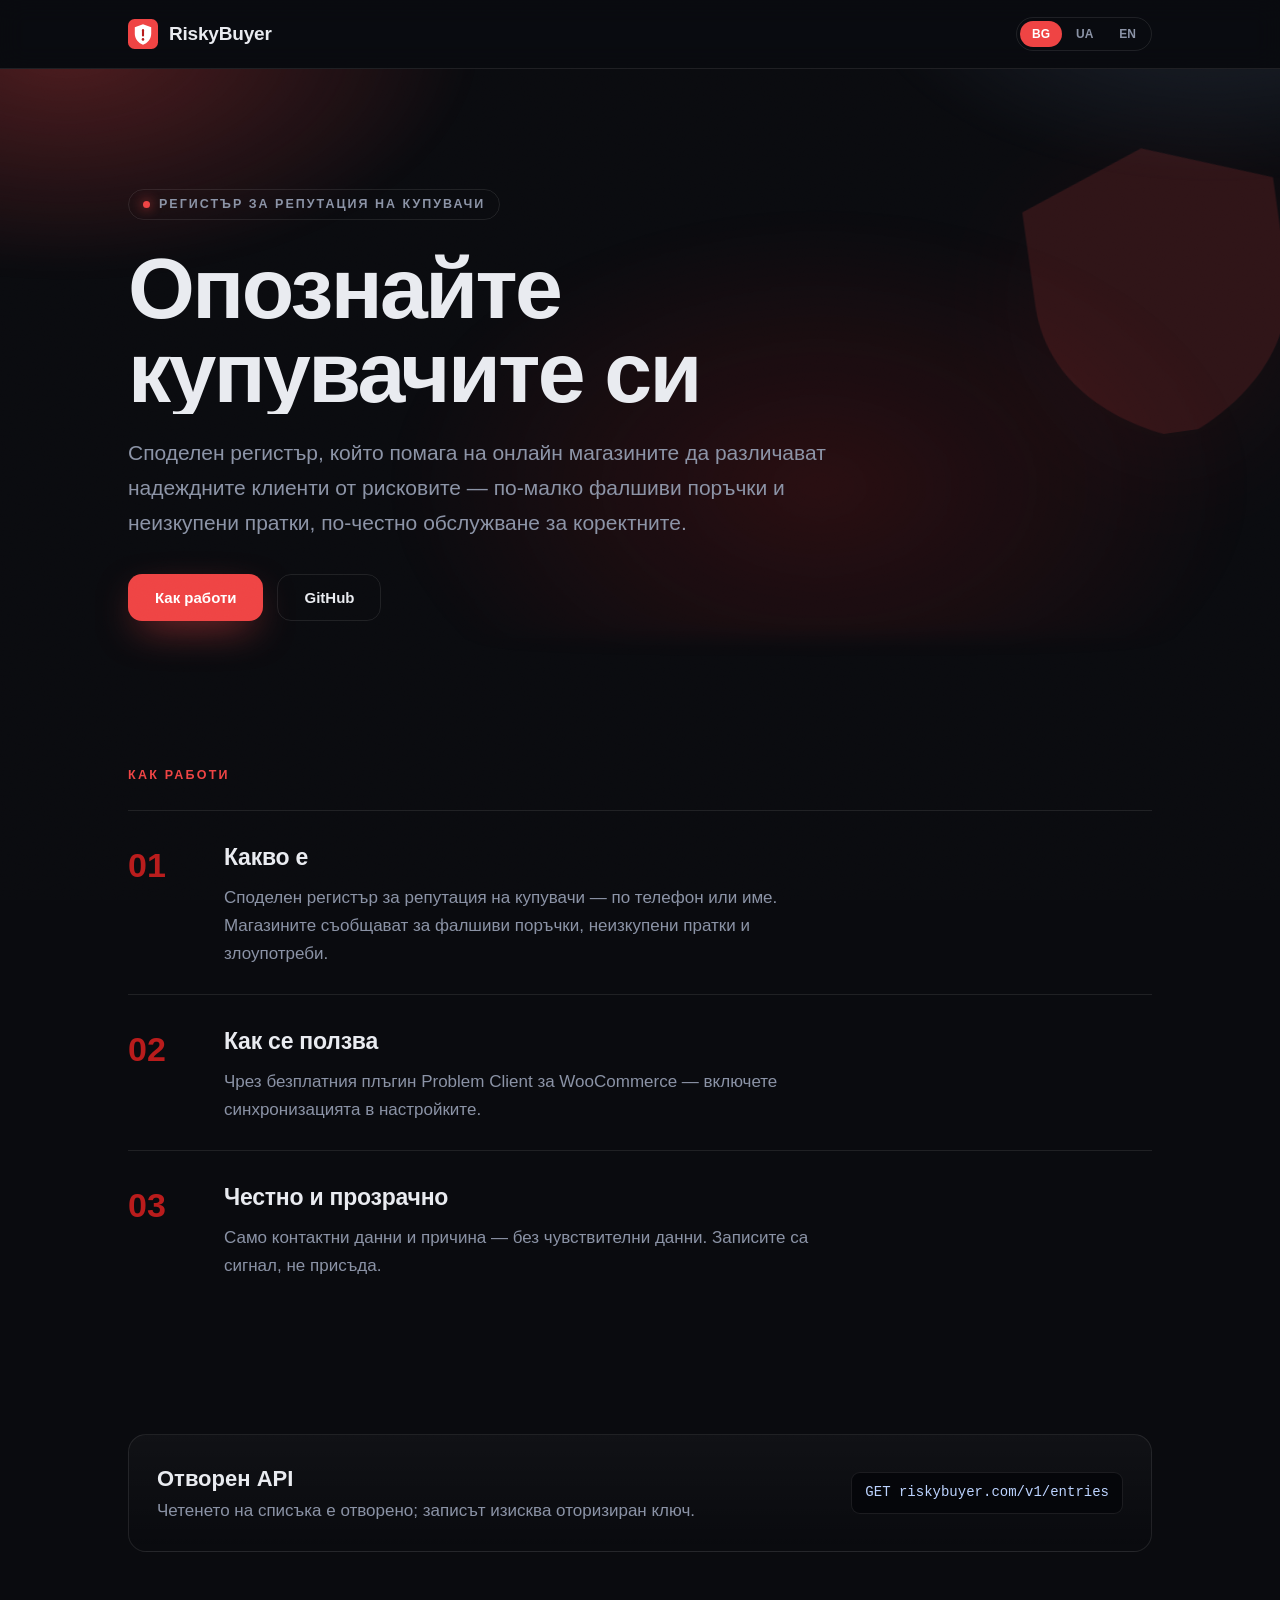
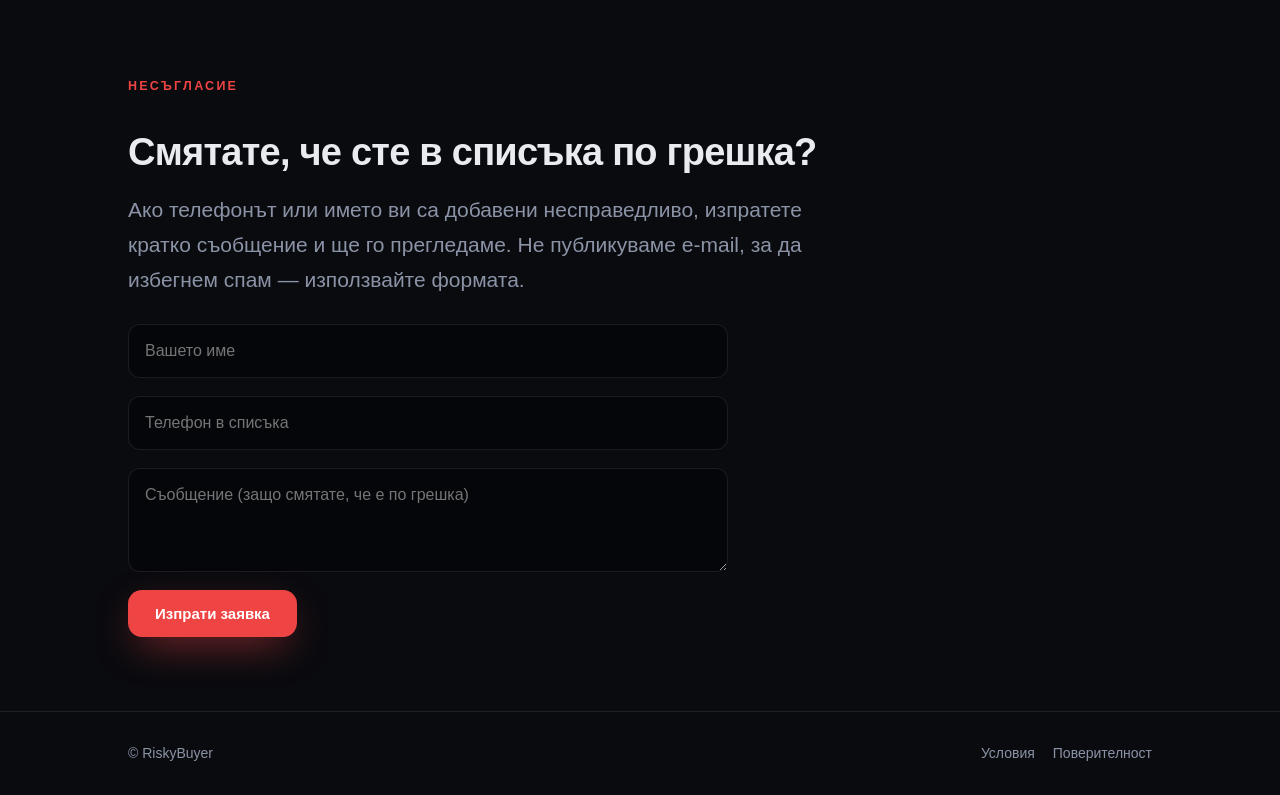
==== commit d66eb99b: "Design pass: bolder editorial landing; light plugin-admin CSS polish - Landing redesigned (frontend-" ====
--- a/server/app/static/index.html
+++ b/server/app/static/index.html
@@ -4,73 +4,117 @@
 <meta charset="utf-8">
 <meta name="viewport" content="width=device-width, initial-scale=1">
 <title>RiskyBuyer</title>
+<link rel="preconnect" href="https://api.fontshare.com" crossorigin>
+<link href="https://api.fontshare.com/v2/css?f[]=clash-display@600,700&f[]=satoshi@400,500,700&display=swap" rel="stylesheet">
 <style>
-  :root{--bg:#0b1020;--card:rgba(255,255,255,.045);--line:rgba(255,255,255,.10);--red:#e0413f;--text:#eaf0fb;--muted:#9aa6bd;--accent:#7cc4ff}
+  :root{
+    --ink:#0a0b0f;--ink2:#101218;--paper:#f4f1ea;--text:#e9ebf0;--muted:#8b93a6;
+    --red:#ef4444;--red-deep:#b91c1c;--line:rgba(255,255,255,.09);--accent:#9fc6ff;
+    --disp:"Clash Display",sans-serif;--body:"Satoshi",-apple-system,Segoe UI,sans-serif;
+  }
   *{box-sizing:border-box}html{scroll-behavior:smooth}
-  body{margin:0;background:var(--bg);color:var(--text);font:16px/1.6 -apple-system,Segoe UI,Roboto,Helvetica,Arial,sans-serif;-webkit-font-smoothing:antialiased}
-  a{color:var(--accent);text-decoration:none}
-  .wrap{max-width:880px;margin:0 auto;padding:0 22px}
-  header{position:sticky;top:0;z-index:20;backdrop-filter:saturate(140%) blur(10px);background:rgba(11,16,32,.62);border-bottom:1px solid var(--line)}
-  .bar{display:flex;align-items:center;height:62px;gap:12px}
-  .brand{display:flex;align-items:center;gap:10px;font-weight:800}
-  .brand svg{width:28px;height:28px}.sp{flex:1}
-  .langs{display:flex;gap:3px;background:var(--card);border:1px solid var(--line);border-radius:999px;padding:3px}
-  .langs button{all:unset;cursor:pointer;font:700 12px/1 inherit;color:var(--muted);padding:6px 11px;border-radius:999px;transition:.2s}
+  body{margin:0;background:var(--ink);color:var(--text);font:400 17px/1.65 var(--body);-webkit-font-smoothing:antialiased;overflow-x:hidden}
+  /* film grain */
+  body::after{content:"";position:fixed;inset:0;z-index:2;pointer-events:none;opacity:.045;mix-blend-mode:overlay;
+    background-image:url("data:image/svg+xml,%3Csvg xmlns='http://www.w3.org/2000/svg' width='120' height='120'%3E%3Cfilter id='n'%3E%3CfeTurbulence type='fractalNoise' baseFrequency='.85' numOctaves='2'/%3E%3C/filter%3E%3Crect width='100%25' height='100%25' filter='url(%23n)'/%3E%3C/svg%3E")}
+  a{color:inherit;text-decoration:none}
+  .wrap{max-width:1080px;margin:0 auto;padding:0 28px}
+  /* header */
+  header{position:sticky;top:0;z-index:30;backdrop-filter:saturate(150%) blur(12px);background:rgba(10,11,15,.55);border-bottom:1px solid var(--line)}
+  .bar{display:flex;align-items:center;height:68px;gap:14px}
+  .brand{display:flex;align-items:center;gap:11px;font-family:var(--disp);font-weight:700;font-size:19px;letter-spacing:-.01em}
+  .brand svg{width:30px;height:30px}.sp{flex:1}
+  .langs{display:flex;gap:2px;border:1px solid var(--line);border-radius:999px;padding:3px}
+  .langs button{all:unset;cursor:pointer;font:700 12px/1 var(--body);color:var(--muted);padding:7px 12px;border-radius:999px;transition:.25s}
   .langs button.active{background:var(--red);color:#fff}.langs button:hover{color:#fff}
-  .hero{position:relative;overflow:hidden;padding:104px 0 72px;text-align:center}
-  .hero::before{content:"";position:absolute;inset:-45% -10% auto -10%;height:480px;background:radial-gradient(60% 60% at 50% 0,rgba(224,65,63,.32),transparent 70%),radial-gradient(45% 45% at 22% 28%,rgba(124,196,255,.16),transparent 70%);animation:fl 12s ease-in-out infinite}
-  @keyframes fl{0%,100%{transform:translateY(0)}50%{transform:translateY(24px)}}
-  .hero .wrap{position:relative}
-  .shield{width:80px;height:80px;margin:0 auto 20px;filter:drop-shadow(0 12px 28px rgba(224,65,63,.45));animation:pop .7s cubic-bezier(.2,.8,.2,1) both}
-  @keyframes pop{from{transform:scale(.6);opacity:0}to{transform:none;opacity:1}}
-  h1{font-size:clamp(30px,5.2vw,50px);line-height:1.1;margin:0 0 14px;font-weight:850;letter-spacing:-.02em}
-  .lead{font-size:clamp(16px,2.1vw,20px);color:var(--muted);max-width:640px;margin:0 auto 26px}
-  .cta{display:flex;gap:12px;flex-wrap:wrap;justify-content:center}
-  .btn{padding:12px 22px;border-radius:12px;font-weight:700;border:1px solid transparent;transition:.2s;cursor:pointer}
-  .btn.primary{background:var(--red);color:#fff}.btn.primary:hover{background:#ef5350;transform:translateY(-2px)}
-  .btn.ghost{border-color:var(--line);color:var(--text)}.btn.ghost:hover{border-color:var(--accent);transform:translateY(-2px)}
-  section{padding:30px 0}
-  .grid{display:grid;grid-template-columns:repeat(auto-fit,minmax(230px,1fr));gap:16px}
-  .card{background:var(--card);border:1px solid var(--line);border-radius:16px;padding:20px 22px;opacity:0;transform:translateY(24px);transition:.55s}
-  .card.in{opacity:1;transform:none}
-  .card h2{margin:0 0 6px;font-size:18px}.card p{margin:0;color:var(--muted);font-size:15px}
-  .ic{width:38px;height:38px;border-radius:11px;display:grid;place-items:center;background:rgba(224,65,63,.14);margin-bottom:10px;font-size:20px}
-  code{background:#0a0f1e;border:1px solid var(--line);padding:2px 7px;border-radius:6px;color:#cfe1ff;font-size:14px}
-  h2.sec{font-size:22px;margin:0 0 6px}
-  .appeal{max-width:560px}
-  .appeal input,.appeal textarea{width:100%;margin:7px 0;padding:11px 13px;border-radius:10px;border:1px solid var(--line);background:#0a0f1e;color:var(--text);font:inherit}
-  .appeal textarea{min-height:90px;resize:vertical}
+  /* hero */
+  .hero{position:relative;padding:120px 0 84px;overflow:hidden}
+  .mesh{position:absolute;inset:-30% -20% auto -20%;height:760px;z-index:0;filter:blur(10px);
+    background:
+      radial-gradient(38% 50% at 18% 22%,rgba(239,68,68,.30),transparent 60%),
+      radial-gradient(34% 46% at 82% 12%,rgba(159,198,255,.14),transparent 60%),
+      radial-gradient(40% 60% at 60% 80%,rgba(185,28,28,.18),transparent 60%);
+    animation:drift 16s ease-in-out infinite}
+  @keyframes drift{0%,100%{transform:translate3d(0,0,0) scale(1)}50%{transform:translate3d(0,26px,0) scale(1.05)}}
+  .hero .wrap{position:relative;z-index:1}
+  .eyebrow{display:inline-flex;align-items:center;gap:9px;font:700 12.5px/1 var(--body);letter-spacing:.16em;text-transform:uppercase;color:var(--muted);
+    border:1px solid var(--line);border-radius:999px;padding:8px 14px;margin:0 0 26px;opacity:0;animation:rise .7s .05s both}
+  .eyebrow b{width:7px;height:7px;border-radius:50%;background:var(--red);box-shadow:0 0 12px var(--red)}
+  h1{font-family:var(--disp);font-weight:700;font-size:clamp(40px,7.4vw,86px);line-height:.98;letter-spacing:-.03em;margin:0 0 22px;max-width:14ch}
+  h1 span{color:var(--red)}
+  h1>i{font-style:normal;display:block;overflow:hidden}
+  h1 em{font-style:normal;display:inline-block;opacity:0;transform:translateY(110%);animation:rise .9s both}
+  .lead{font-size:clamp(17px,2.1vw,21px);color:var(--muted);max-width:60ch;margin:0 0 34px;opacity:0;animation:rise .8s .35s both}
+  .cta{display:flex;gap:14px;flex-wrap:wrap;opacity:0;animation:rise .8s .45s both}
+  .btn{font:700 15px/1 var(--body);padding:15px 26px;border-radius:14px;border:1px solid transparent;transition:transform .2s,background .2s,border-color .2s;cursor:pointer}
+  .btn.primary{background:var(--red);color:#fff;box-shadow:0 14px 40px -12px rgba(239,68,68,.7)}
+  .btn.primary:hover{background:#f15a5a;transform:translateY(-3px)}
+  .btn.ghost{border-color:var(--line);color:var(--text)}.btn.ghost:hover{border-color:var(--accent);transform:translateY(-3px)}
+  .heroShield{position:absolute;right:-30px;top:64px;width:300px;height:300px;z-index:0;opacity:.16;transform:rotate(-8deg);filter:drop-shadow(0 30px 60px rgba(239,68,68,.4))}
+  @keyframes rise{from{opacity:0;transform:translateY(26px)}to{opacity:1;transform:none}}
+  /* sections */
+  .rule{height:1px;background:var(--line);margin:0}
+  section{padding:64px 0;position:relative;z-index:1}
+  .kicker{font:700 12.5px/1 var(--body);letter-spacing:.18em;text-transform:uppercase;color:var(--red);margin:0 0 28px}
+  .rows{display:grid;gap:0}
+  .row{display:grid;grid-template-columns:88px 1fr;gap:8px;padding:26px 0;border-top:1px solid var(--line);
+    opacity:0;transform:translateY(22px);transition:.6s}
+  .row.in{opacity:1;transform:none}
+  .row .num{font-family:var(--disp);font-weight:600;font-size:34px;color:var(--red-deep)}
+  .row h2{font-family:var(--disp);font-weight:600;font-size:23px;letter-spacing:-.01em;margin:2px 0 7px}
+  .row p{margin:0;color:var(--muted);max-width:62ch}
+  .api{display:flex;flex-wrap:wrap;align-items:center;gap:14px 22px;border:1px solid var(--line);border-radius:18px;padding:26px 28px;background:linear-gradient(180deg,rgba(255,255,255,.03),transparent)}
+  .api h2{font-family:var(--disp);font-weight:600;font-size:22px;margin:0}
+  .api p{margin:0;color:var(--muted)}
+  code{font-family:ui-monospace,SFMono-Regular,Menlo,monospace;background:#05060a;border:1px solid var(--line);padding:8px 13px;border-radius:9px;color:#bcd3ff;font-size:14px}
+  /* appeal */
+  .appeal{max-width:600px}
+  .appeal input,.appeal textarea{width:100%;margin:9px 0;padding:14px 16px;border-radius:12px;border:1px solid var(--line);background:#05060a;color:var(--text);font:400 16px/1.5 var(--body)}
+  .appeal input:focus,.appeal textarea:focus{outline:none;border-color:var(--red)}
+  .appeal textarea{min-height:104px;resize:vertical}
   .hp{position:absolute!important;left:-9999px!important;width:1px;height:1px;overflow:hidden}
-  #ap-status{display:block;margin-top:8px;font-size:14px}
-  footer{border-top:1px solid var(--line);margin-top:34px;padding:24px 0;color:var(--muted);font-size:14px}
-  .frow{display:flex;flex-wrap:wrap;gap:16px;align-items:center}
+  #ap-status{display:block;margin-top:10px;font-size:14.5px;font-weight:500}
+  footer{border-top:1px solid var(--line);padding:30px 0;color:var(--muted);font-size:14px}
+  .frow{display:flex;flex-wrap:wrap;gap:18px;align-items:center}
+  @media(max-width:640px){.row{grid-template-columns:54px 1fr}.heroShield{display:none}}
 </style>
 </head>
 <body>
 <header><div class="wrap bar">
-  <span class="brand"><svg viewBox="0 0 256 256" xmlns="http://www.w3.org/2000/svg"><rect width="256" height="256" rx="56" fill="#e0413f"/><path d="M128 44 L198 70 V126 C198 174 164 206 128 220 C92 206 58 174 58 126 V70 Z" fill="#fff"/><rect x="119" y="86" width="18" height="64" rx="9" fill="#9b1c1c"/><circle cx="128" cy="174" r="11" fill="#9b1c1c"/></svg>RiskyBuyer</span>
+  <span class="brand"><svg viewBox="0 0 256 256" xmlns="http://www.w3.org/2000/svg"><rect width="256" height="256" rx="56" fill="#ef4444"/><path d="M128 44 L198 70 V126 C198 174 164 206 128 220 C92 206 58 174 58 126 V70 Z" fill="#fff"/><rect x="119" y="86" width="18" height="64" rx="9" fill="#b91c1c"/><circle cx="128" cy="174" r="11" fill="#b91c1c"/></svg>RiskyBuyer</span>
   <span class="sp"></span>
   <span class="langs" id="langs"><button data-lang="bg">BG</button><button data-lang="ua">UA</button><button data-lang="en">EN</button></span>
 </div></header>
 
-<div class="hero"><div class="wrap">
-  <svg class="shield" viewBox="0 0 256 256" xmlns="http://www.w3.org/2000/svg"><rect width="256" height="256" rx="56" fill="#e0413f"/><path d="M128 44 L198 70 V126 C198 174 164 206 128 220 C92 206 58 174 58 126 V70 Z" fill="#fff"/><rect x="119" y="86" width="18" height="64" rx="9" fill="#9b1c1c"/><circle cx="128" cy="174" r="11" fill="#9b1c1c"/></svg>
-  <h1 data-i18n="h1"></h1>
-  <p class="lead" data-i18n="lead"></p>
-  <div class="cta"><a class="btn primary" href="#how" data-i18n="cta1"></a><a class="btn ghost" href="https://github.com/dangoriaynov/risky-buyer" data-i18n="cta2"></a></div>
-</div></div>
+<div class="hero">
+  <div class="mesh"></div>
+  <svg class="heroShield" viewBox="0 0 256 256" xmlns="http://www.w3.org/2000/svg"><path d="M128 12 L236 52 V132 C236 196 188 240 128 262 C68 240 20 196 20 132 V52 Z" fill="#ef4444"/></svg>
+  <div class="wrap">
+    <span class="eyebrow"><b></b><span data-i18n="eyebrow"></span></span>
+    <h1><i><em data-i18n="h1a" style="animation-delay:.12s"></em></i><i><em data-i18n="h1b" style="animation-delay:.2s"></em></i></h1>
+    <p class="lead" data-i18n="lead"></p>
+    <div class="cta"><a class="btn primary" href="#how" data-i18n="cta1"></a><a class="btn ghost" href="https://github.com/dangoriaynov/risky-buyer" data-i18n="cta2"></a></div>
+  </div>
+</div>
 
-<section id="how"><div class="wrap grid">
-  <div class="card"><div class="ic">🧭</div><h2 data-i18n="c1t"></h2><p data-i18n="c1b"></p></div>
-  <div class="card"><div class="ic">🔌</div><h2 data-i18n="c2t"></h2><p data-i18n="c2b"></p></div>
-  <div class="card"><div class="ic">⚖️</div><h2 data-i18n="c3t"></h2><p data-i18n="c3b"></p></div>
+<section id="how"><div class="wrap">
+  <p class="kicker" data-i18n="k_how"></p>
+  <div class="rows">
+    <div class="row"><div class="num">01</div><div><h2 data-i18n="c1t"></h2><p data-i18n="c1b"></p></div></div>
+    <div class="row"><div class="num">02</div><div><h2 data-i18n="c2t"></h2><p data-i18n="c2b"></p></div></div>
+    <div class="row"><div class="num">03</div><div><h2 data-i18n="c3t"></h2><p data-i18n="c3b"></p></div></div>
+  </div>
 </div></section>
 
-<section><div class="wrap"><div class="card" style="text-align:center"><div class="ic" style="margin:0 auto 10px">⚙️</div><h2 data-i18n="apit"></h2><p data-i18n="apib"></p><p style="margin-top:8px"><code>GET https://riskybuyer.com/v1/entries</code></p></div></div></section>
+<section><div class="wrap"><div class="api">
+  <div style="flex:1;min-width:240px"><h2 data-i18n="apit"></h2><p data-i18n="apib"></p></div>
+  <code>GET riskybuyer.com/v1/entries</code>
+</div></div></section>
 
 <section id="appeal"><div class="wrap">
-  <h2 class="sec" data-i18n="ap_title"></h2>
-  <p class="lead" style="margin:0 0 14px;text-align:left" data-i18n="ap_intro"></p>
+  <p class="kicker" data-i18n="k_appeal"></p>
+  <h2 style="font-family:var(--disp);font-weight:600;font-size:clamp(26px,4vw,38px);letter-spacing:-.02em;margin:0 0 10px" data-i18n="ap_title"></h2>
+  <p class="lead" style="animation:none;opacity:1;margin:0 0 18px" data-i18n="ap_intro"></p>
   <form class="appeal" id="ap-form">
     <input type="text" id="ap-name" data-ph="ap_name">
     <input type="text" id="ap-phone" data-ph="ap_phone">
@@ -85,30 +129,30 @@
 
 <script>
 const T={
- bg:{h1:"Опознайте купувачите си преди да изпратите",lead:"Споделен регистър, който помага на онлайн магазините да различават надеждните клиенти от рисковите — по-малко фалшиви поръчки и неизкупени пратки, по-честно обслужване за коректните.",cta1:"Как работи",cta2:"GitHub",
-  c1t:"Какво е",c1b:"Споделен регистър за репутация на купувачи — по телефон или име. Магазините съобщават за фалшиви поръчки, неизкупени пратки и злоупотреби.",
+ bg:{eyebrow:"Регистър за репутация на купувачи",h1a:"Опознайте",h1b:"купувачите си",lead:"Споделен регистър, който помага на онлайн магазините да различават надеждните клиенти от рисковите — по-малко фалшиви поръчки и неизкупени пратки, по-честно обслужване за коректните.",cta1:"Как работи",cta2:"GitHub",
+  k_how:"Как работи",c1t:"Какво е",c1b:"Споделен регистър за репутация на купувачи — по телефон или име. Магазините съобщават за фалшиви поръчки, неизкупени пратки и злоупотреби.",
   c2t:"Как се ползва",c2b:"Чрез безплатния плъгин Problem Client за WooCommerce — включете синхронизацията в настройките.",
   c3t:"Честно и прозрачно",c3b:"Само контактни данни и причина — без чувствителни данни. Записите са сигнал, не присъда.",
   apit:"Отворен API",apib:"Четенето на списъка е отворено; записът изисква оторизиран ключ.",
-  ap_title:"Смятате, че сте в списъка по грешка?",ap_intro:"Ако телефонът или името ви са добавени несправедливо, изпратете кратко съобщение и ще го прегледаме. Не публикуваме e-mail, за да избегнем спам — използвайте формата по-долу.",
+  k_appeal:"Несъгласие",ap_title:"Смятате, че сте в списъка по грешка?",ap_intro:"Ако телефонът или името ви са добавени несправедливо, изпратете кратко съобщение и ще го прегледаме. Не публикуваме e-mail, за да избегнем спам — използвайте формата.",
   ap_name:"Вашето име",ap_phone:"Телефон в списъка",ap_msg:"Съобщение (защо смятате, че е по грешка)",ap_send:"Изпрати заявка",
   ap_ok:"Благодарим — ще прегледаме заявката ви.",ap_err:"Грешка. Опитайте отново по-късно.",ap_empty:"Попълнете поне телефон или съобщение.",
   terms:"Условия",privacy:"Поверителност"},
- ua:{h1:"Знайте своїх покупців до відправлення",lead:"Спільний реєстр, який допомагає онлайн-магазинам відрізняти надійних клієнтів від ризикових — менше фейкових замовлень і невикуплених посилок, чесніший сервіс для добросовісних.",cta1:"Як це працює",cta2:"GitHub",
-  c1t:"Що це",c1b:"Спільний реєстр репутації покупців — за телефоном або іменем. Магазини повідомляють про фейкові замовлення, невикуплені посилки та зловживання.",
+ ua:{eyebrow:"Реєстр репутації покупців",h1a:"Знайте своїх",h1b:"покупців",lead:"Спільний реєстр, який допомагає онлайн-магазинам відрізняти надійних клієнтів від ризикових — менше фейкових замовлень і невикуплених посилок, чесніший сервіс для добросовісних.",cta1:"Як це працює",cta2:"GitHub",
+  k_how:"Як це працює",c1t:"Що це",c1b:"Спільний реєстр репутації покупців — за телефоном або іменем. Магазини повідомляють про фейкові замовлення, невикуплені посилки та зловживання.",
   c2t:"Як користуватися",c2b:"Через безкоштовний плагін Problem Client для WooCommerce — увімкніть синхронізацію в налаштуваннях.",
   c3t:"Чесно й прозоро",c3b:"Лише контактні дані й причина — без чутливих даних. Записи це сигнал, а не вирок.",
   apit:"Відкритий API",apib:"Читання списку відкрите; запис потребує авторизованого ключа.",
-  ap_title:"Вважаєте, що вас внесли помилково?",ap_intro:"Якщо ваш телефон або ім'я додані несправедливо — надішліть коротке повідомлення, і ми його розглянемо. Ми не публікуємо e-mail, щоб уникнути спаму — скористайтеся формою нижче.",
+  k_appeal:"Незгода",ap_title:"Вважаєте, що вас внесли помилково?",ap_intro:"Якщо ваш телефон або ім'я додані несправедливо — надішліть коротке повідомлення, і ми його розглянемо. Ми не публікуємо e-mail, щоб уникнути спаму — скористайтеся формою.",
   ap_name:"Ваше ім'я",ap_phone:"Телефон у списку",ap_msg:"Повідомлення (чому вважаєте, що помилково)",ap_send:"Надіслати запит",
   ap_ok:"Дякуємо — ми розглянемо ваш запит.",ap_err:"Помилка. Спробуйте пізніше.",ap_empty:"Вкажіть хоча б телефон або повідомлення.",
   terms:"Умови",privacy:"Приватність"},
- en:{h1:"Know your buyers before you ship",lead:"A shared registry that helps online stores tell trustworthy customers from risky ones — fewer fake orders and uncollected parcels, fairer service for the honest majority.",cta1:"How it works",cta2:"GitHub",
-  c1t:"What it is",c1b:"A shared registry of buyer reputation, by phone or name. Stores report fake orders, uncollected parcels, and abuse.",
+ en:{eyebrow:"Buyer reputation registry",h1a:"Know your",h1b:"buyers",lead:"A shared registry that helps online stores tell trustworthy customers from risky ones — fewer fake orders and uncollected parcels, fairer service for the honest majority.",cta1:"How it works",cta2:"GitHub",
+  k_how:"How it works",c1t:"What it is",c1b:"A shared registry of buyer reputation, by phone or name. Stores report fake orders, uncollected parcels, and abuse.",
   c2t:"How to use it",c2b:"Through the free Problem Client plugin for WooCommerce — enable synchronization in its settings.",
   c3t:"Fair & transparent",c3b:"Only contact details and a reason — no sensitive data. Entries are a signal, not a verdict.",
   apit:"Open API",apib:"Reading the list is open; writing requires an authorized key.",
-  ap_title:"Listed by mistake?",ap_intro:"If your phone or name was added unfairly, send a short note and we'll review it. We don't publish an e-mail (to avoid spam) — please use the form below.",
+  k_appeal:"Disagree?",ap_title:"Listed by mistake?",ap_intro:"If your phone or name was added unfairly, send a short note and we'll review it. We don't publish an e-mail (to avoid spam) — please use the form.",
   ap_name:"Your name",ap_phone:"Phone on the list",ap_msg:"Message (why you think it's a mistake)",ap_send:"Send request",
   ap_ok:"Thanks — we'll review your request.",ap_err:"Something went wrong. Please try again later.",ap_empty:"Please provide at least a phone or a message.",
   terms:"Terms",privacy:"Privacy"}
@@ -121,17 +165,16 @@
  try{localStorage.setItem("rb_lang",l)}catch(e){}}
 document.getElementById("langs").addEventListener("click",e=>{const b=e.target.closest("button");if(b)setLang(b.dataset.lang)});
 let s="bg";try{s=localStorage.getItem("rb_lang")||"bg"}catch(e){}setLang(s);
-const io=new IntersectionObserver(es=>es.forEach(en=>{if(en.isIntersecting){en.target.classList.add("in");io.unobserve(en.target)}}),{threshold:.15});
-document.querySelectorAll(".card").forEach((c,i)=>{c.style.transitionDelay=(i%3*80)+"ms";io.observe(c)});
+const io=new IntersectionObserver(es=>es.forEach(en=>{if(en.isIntersecting){en.target.classList.add("in");io.unobserve(en.target)}}),{threshold:.2});
+document.querySelectorAll(".row").forEach((c,i)=>{c.style.transitionDelay=(i*90)+"ms";io.observe(c)});
 document.getElementById("ap-form").addEventListener("submit",function(ev){ev.preventDefault();
  const st=document.getElementById("ap-status");
  const body={name:document.getElementById("ap-name").value,phone:document.getElementById("ap-phone").value,message:document.getElementById("ap-msg").value,website:document.getElementById("ap-website").value};
  if(!body.phone.trim()&&!body.message.trim()){st.style.color="#e0a341";st.textContent=T[LANG].ap_empty;return;}
  st.style.color="var(--muted)";st.textContent="…";
  fetch("/v1/appeal",{method:"POST",headers:{"Content-Type":"application/json"},body:JSON.stringify(body)})
-  .then(r=>{if(!r.ok)throw 0;return r.json();})
-  .then(()=>{st.style.color="#5fd08a";st.textContent=T[LANG].ap_ok;document.getElementById("ap-form").reset();})
-  .catch(()=>{st.style.color="#e0413f";st.textContent=T[LANG].ap_err;});
+  .then(r=>{if(!r.ok)throw 0;return r.json();}).then(()=>{st.style.color="#5fd08a";st.textContent=T[LANG].ap_ok;document.getElementById("ap-form").reset();})
+  .catch(()=>{st.style.color="#ef4444";st.textContent=T[LANG].ap_err;});
 });
 </script>
 </body>
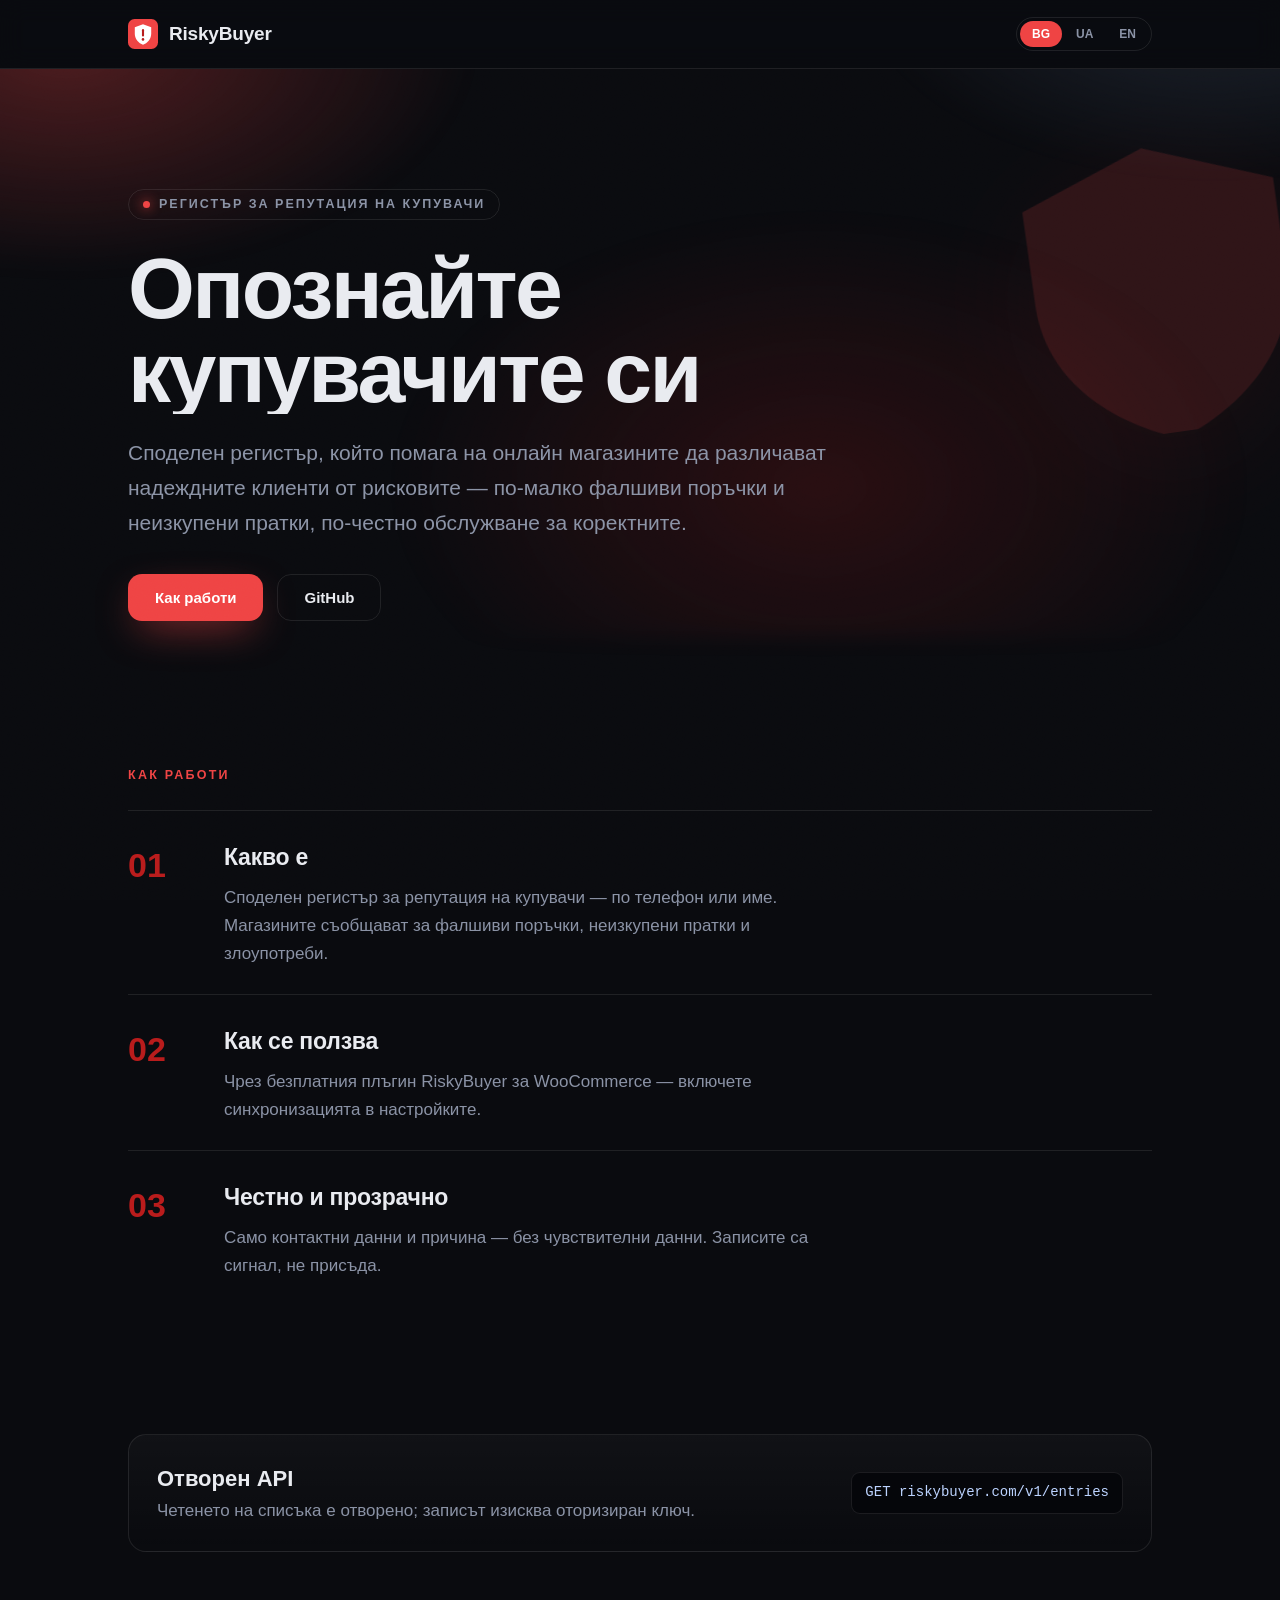
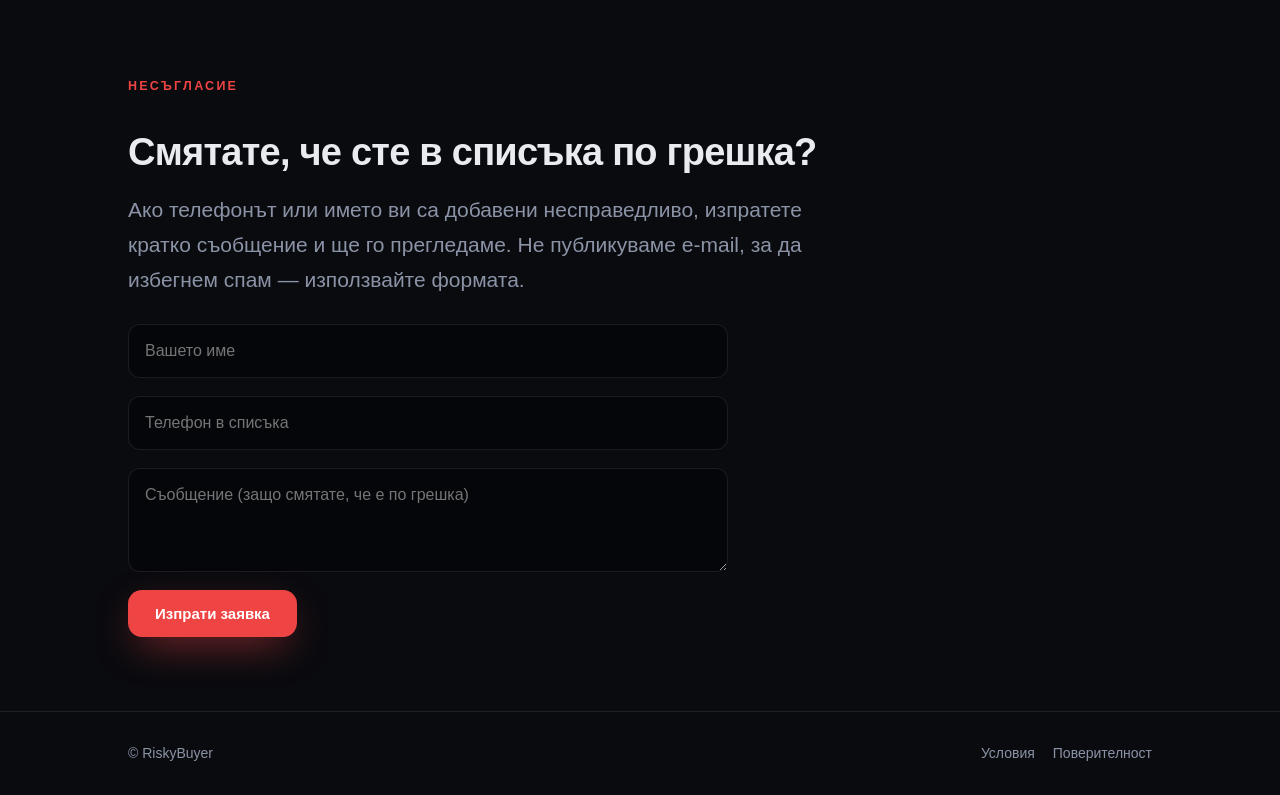
==== commit cce8b250: "Rebrand to RiskyBuyer (v0.6.0); Plugin Check errors fixed - Full rename problem-client -> risky-buye" ====
--- a/server/app/static/index.html
+++ b/server/app/static/index.html
@@ -131,7 +131,7 @@
 const T={
  bg:{eyebrow:"Регистър за репутация на купувачи",h1a:"Опознайте",h1b:"купувачите си",lead:"Споделен регистър, който помага на онлайн магазините да различават надеждните клиенти от рисковите — по-малко фалшиви поръчки и неизкупени пратки, по-честно обслужване за коректните.",cta1:"Как работи",cta2:"GitHub",
   k_how:"Как работи",c1t:"Какво е",c1b:"Споделен регистър за репутация на купувачи — по телефон или име. Магазините съобщават за фалшиви поръчки, неизкупени пратки и злоупотреби.",
-  c2t:"Как се ползва",c2b:"Чрез безплатния плъгин Problem Client за WooCommerce — включете синхронизацията в настройките.",
+  c2t:"Как се ползва",c2b:"Чрез безплатния плъгин RiskyBuyer за WooCommerce — включете синхронизацията в настройките.",
   c3t:"Честно и прозрачно",c3b:"Само контактни данни и причина — без чувствителни данни. Записите са сигнал, не присъда.",
   apit:"Отворен API",apib:"Четенето на списъка е отворено; записът изисква оторизиран ключ.",
   k_appeal:"Несъгласие",ap_title:"Смятате, че сте в списъка по грешка?",ap_intro:"Ако телефонът или името ви са добавени несправедливо, изпратете кратко съобщение и ще го прегледаме. Не публикуваме e-mail, за да избегнем спам — използвайте формата.",
@@ -140,7 +140,7 @@
   terms:"Условия",privacy:"Поверителност"},
  ua:{eyebrow:"Реєстр репутації покупців",h1a:"Знайте своїх",h1b:"покупців",lead:"Спільний реєстр, який допомагає онлайн-магазинам відрізняти надійних клієнтів від ризикових — менше фейкових замовлень і невикуплених посилок, чесніший сервіс для добросовісних.",cta1:"Як це працює",cta2:"GitHub",
   k_how:"Як це працює",c1t:"Що це",c1b:"Спільний реєстр репутації покупців — за телефоном або іменем. Магазини повідомляють про фейкові замовлення, невикуплені посилки та зловживання.",
-  c2t:"Як користуватися",c2b:"Через безкоштовний плагін Problem Client для WooCommerce — увімкніть синхронізацію в налаштуваннях.",
+  c2t:"Як користуватися",c2b:"Через безкоштовний плагін RiskyBuyer для WooCommerce — увімкніть синхронізацію в налаштуваннях.",
   c3t:"Чесно й прозоро",c3b:"Лише контактні дані й причина — без чутливих даних. Записи це сигнал, а не вирок.",
   apit:"Відкритий API",apib:"Читання списку відкрите; запис потребує авторизованого ключа.",
   k_appeal:"Незгода",ap_title:"Вважаєте, що вас внесли помилково?",ap_intro:"Якщо ваш телефон або ім'я додані несправедливо — надішліть коротке повідомлення, і ми його розглянемо. Ми не публікуємо e-mail, щоб уникнути спаму — скористайтеся формою.",
@@ -149,7 +149,7 @@
   terms:"Умови",privacy:"Приватність"},
  en:{eyebrow:"Buyer reputation registry",h1a:"Know your",h1b:"buyers",lead:"A shared registry that helps online stores tell trustworthy customers from risky ones — fewer fake orders and uncollected parcels, fairer service for the honest majority.",cta1:"How it works",cta2:"GitHub",
   k_how:"How it works",c1t:"What it is",c1b:"A shared registry of buyer reputation, by phone or name. Stores report fake orders, uncollected parcels, and abuse.",
-  c2t:"How to use it",c2b:"Through the free Problem Client plugin for WooCommerce — enable synchronization in its settings.",
+  c2t:"How to use it",c2b:"Through the free RiskyBuyer plugin for WooCommerce — enable synchronization in its settings.",
   c3t:"Fair & transparent",c3b:"Only contact details and a reason — no sensitive data. Entries are a signal, not a verdict.",
   apit:"Open API",apib:"Reading the list is open; writing requires an authorized key.",
   k_appeal:"Disagree?",ap_title:"Listed by mistake?",ap_intro:"If your phone or name was added unfairly, send a short note and we'll review it. We don't publish an e-mail (to avoid spam) — please use the form.",
